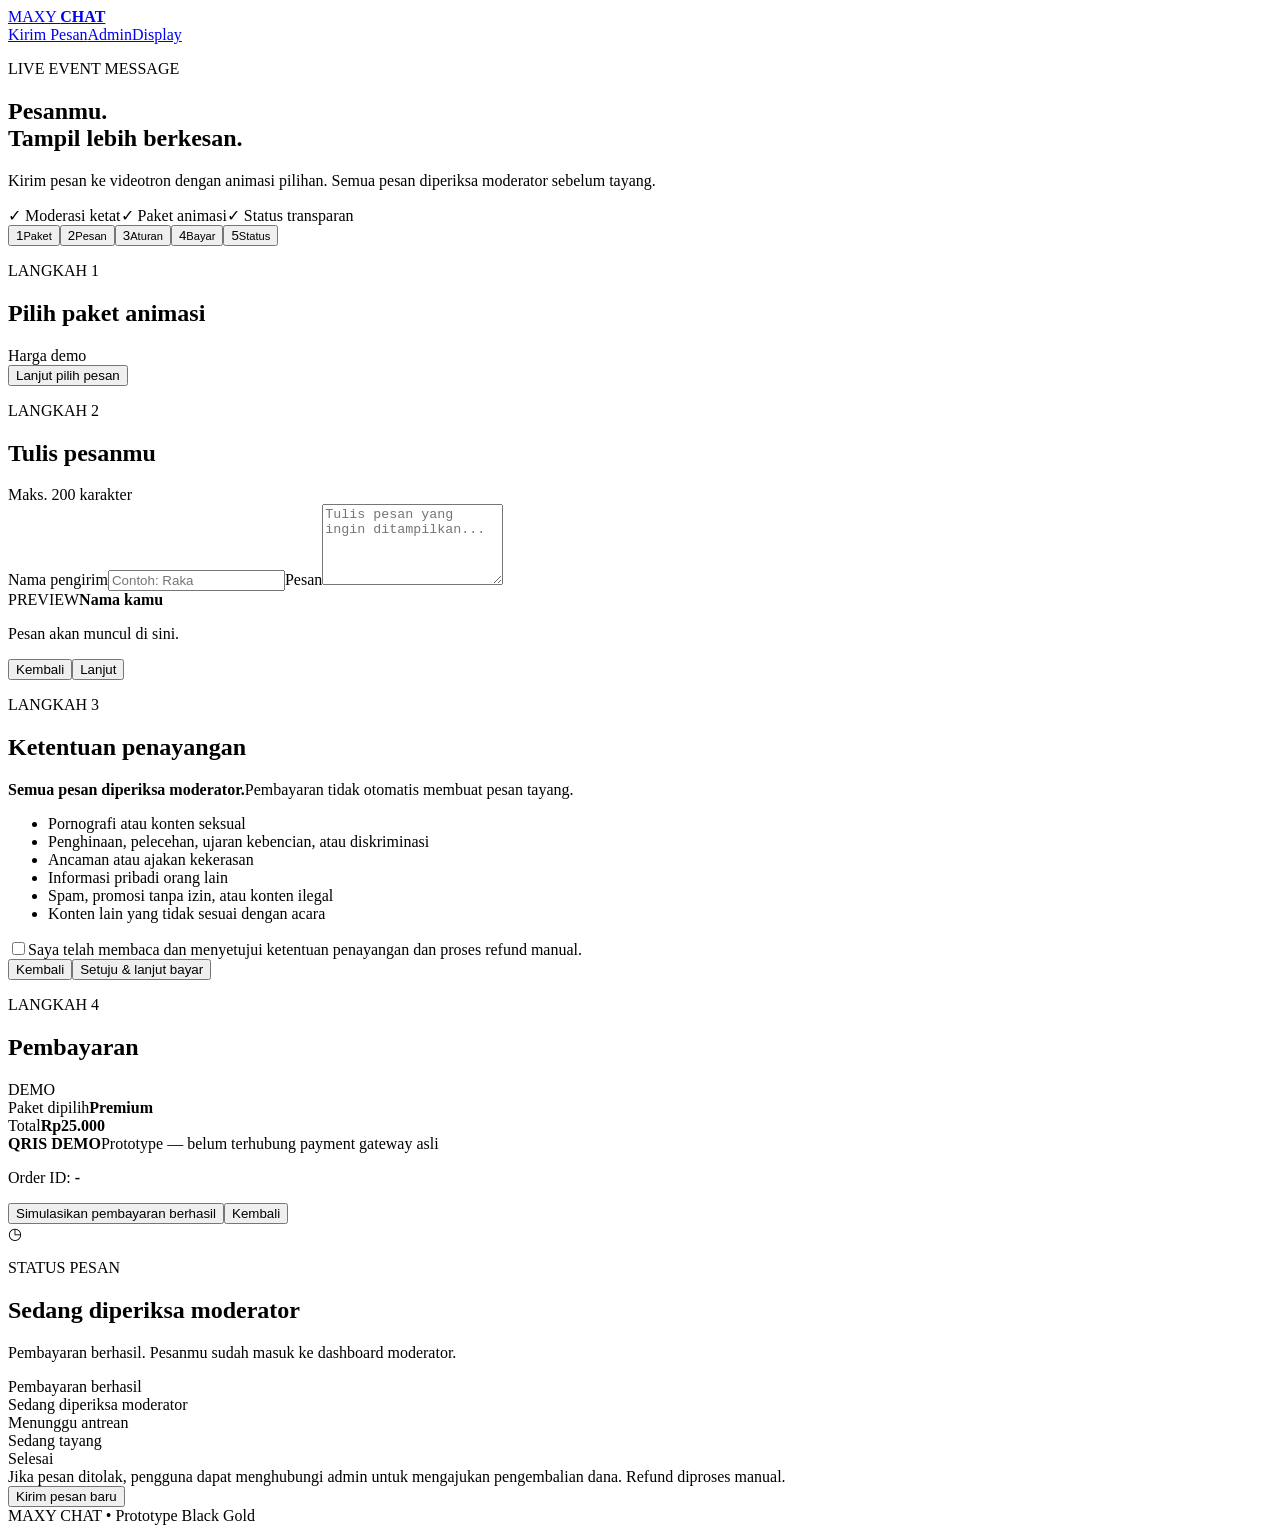
==== index.html @ 01ceadcc "Add MAXY CHAT user flow" ====
<!doctype html><html lang="id"><head><meta charset="utf-8"><meta name="viewport" content="width=device-width,initial-scale=1"><title>MAXY CHAT</title><link rel="stylesheet" href="styles.css"></head>
<body data-page="user"><div class="ambient"></div><header class="topbar"><a class="brand" href="index.html">MAXY <b>CHAT</b></a><nav><a href="index.html">Kirim Pesan</a><a href="admin.html">Admin</a><a href="display.html">Display</a></nav></header>
<main class="shell user-shell"><section class="hero"><p class="eyebrow">LIVE EVENT MESSAGE</p><h1>Pesanmu.<br><span>Tampil lebih berkesan.</span></h1><p class="lead">Kirim pesan ke videotron dengan animasi pilihan. Semua pesan diperiksa moderator sebelum tayang.</p><div class="trust-row"><span>✓ Moderasi ketat</span><span>✓ Paket animasi</span><span>✓ Status transparan</span></div></section>
<section class="flow-card"><div class="steps"><button class="step active" data-step="1">1<small>Paket</small></button><button class="step" data-step="2">2<small>Pesan</small></button><button class="step" data-step="3">3<small>Aturan</small></button><button class="step" data-step="4">4<small>Bayar</small></button><button class="step" data-step="5">5<small>Status</small></button></div>
<div class="panel active" id="step-1"><div class="section-head"><div><p class="eyebrow">LANGKAH 1</p><h2>Pilih paket animasi</h2></div><span class="muted">Harga demo</span></div><div class="packages" id="package-list"></div><button class="gold-btn full" data-next="2">Lanjut pilih pesan</button></div>
<div class="panel" id="step-2"><div class="section-head"><div><p class="eyebrow">LANGKAH 2</p><h2>Tulis pesanmu</h2></div><span class="muted">Maks. 200 karakter</span></div><label>Nama pengirim<input id="sender" maxlength="30" placeholder="Contoh: Raka"></label><label>Pesan<textarea id="message" maxlength="200" rows="5" placeholder="Tulis pesan yang ingin ditampilkan..."></textarea></label><div class="preview-frame"><span class="preview-label">PREVIEW</span><strong id="preview-name">Nama kamu</strong><p id="preview-message">Pesan akan muncul di sini.</p></div><div class="button-row"><button class="ghost-btn" data-back="1">Kembali</button><button class="gold-btn" data-next="3">Lanjut</button></div></div>
<div class="panel" id="step-3"><div class="section-head"><div><p class="eyebrow">LANGKAH 3</p><h2>Ketentuan penayangan</h2></div></div><div class="warning-box"><b>Semua pesan diperiksa moderator.</b><span>Pembayaran tidak otomatis membuat pesan tayang.</span></div><ul class="rules"><li>Pornografi atau konten seksual</li><li>Penghinaan, pelecehan, ujaran kebencian, atau diskriminasi</li><li>Ancaman atau ajakan kekerasan</li><li>Informasi pribadi orang lain</li><li>Spam, promosi tanpa izin, atau konten ilegal</li><li>Konten lain yang tidak sesuai dengan acara</li></ul><label class="checkbox"><input id="terms" type="checkbox"><span>Saya telah membaca dan menyetujui ketentuan penayangan dan proses refund manual.</span></label><div class="button-row"><button class="ghost-btn" data-back="2">Kembali</button><button class="gold-btn" data-next="4">Setuju & lanjut bayar</button></div></div>
<div class="panel" id="step-4"><div class="section-head"><div><p class="eyebrow">LANGKAH 4</p><h2>Pembayaran</h2></div><span class="status">DEMO</span></div><div class="payment-card"><div><span>Paket dipilih</span><strong id="pay-package">Premium</strong></div><div><span>Total</span><strong id="pay-price">Rp25.000</strong></div></div><div class="qr-demo"><div class="qr-grid"></div><b>QRIS DEMO</b><span>Prototype — belum terhubung payment gateway asli</span></div><p class="order-line">Order ID: <strong id="order-id">-</strong></p><button class="gold-btn full" id="simulate-pay">Simulasikan pembayaran berhasil</button><button class="ghost-btn full" data-back="3">Kembali</button></div>
<div class="panel" id="step-5"><div class="status-hero"><div class="status-icon">◷</div><p class="eyebrow">STATUS PESAN</p><h2 id="status-title">Sedang diperiksa moderator</h2><p id="status-copy">Pembayaran berhasil. Pesanmu sudah masuk ke dashboard moderator.</p></div><div class="timeline"><div class="tl done"><i></i><span>Pembayaran berhasil</span></div><div class="tl current" id="tl-moderation"><i></i><span>Sedang diperiksa moderator</span></div><div class="tl" id="tl-queue"><i></i><span>Menunggu antrean</span></div><div class="tl" id="tl-display"><i></i><span>Sedang tayang</span></div><div class="tl" id="tl-done"><i></i><span>Selesai</span></div></div><div class="info-box">Jika pesan ditolak, pengguna dapat menghubungi admin untuk mengajukan pengembalian dana. Refund diproses manual.</div><button class="ghost-btn full" id="reset-demo">Kirim pesan baru</button></div></section></main><footer>MAXY CHAT • Prototype Black Gold</footer><script src="app.js"></script></body></html>
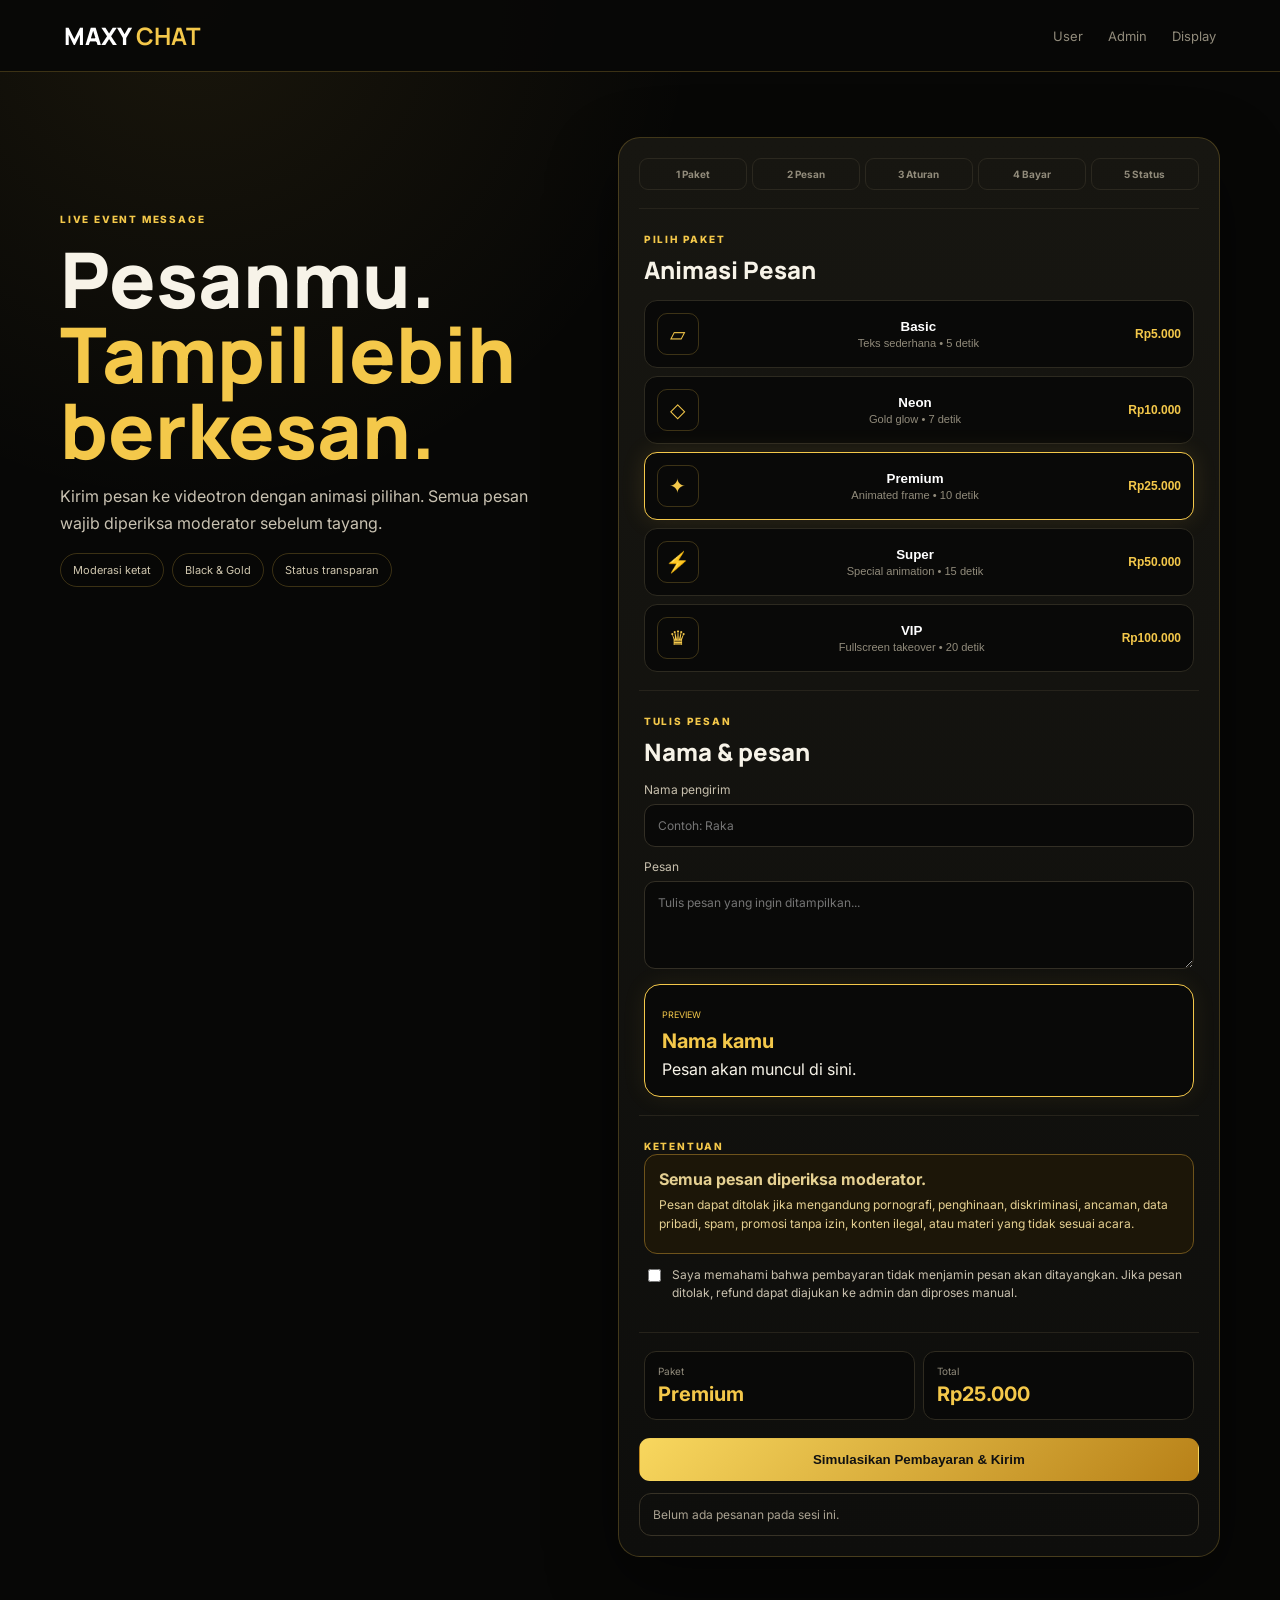
==== commit f4bc82bc: "Align MAXY CHAT user page with prototype logic" ====
--- a/index.html
+++ b/index.html
@@ -1,9 +1,15 @@
-<!doctype html><html lang="id"><head><meta charset="utf-8"><meta name="viewport" content="width=device-width,initial-scale=1"><title>MAXY CHAT</title><link rel="stylesheet" href="styles.css"></head>
-<body data-page="user"><div class="ambient"></div><header class="topbar"><a class="brand" href="index.html">MAXY <b>CHAT</b></a><nav><a href="index.html">Kirim Pesan</a><a href="admin.html">Admin</a><a href="display.html">Display</a></nav></header>
-<main class="shell user-shell"><section class="hero"><p class="eyebrow">LIVE EVENT MESSAGE</p><h1>Pesanmu.<br><span>Tampil lebih berkesan.</span></h1><p class="lead">Kirim pesan ke videotron dengan animasi pilihan. Semua pesan diperiksa moderator sebelum tayang.</p><div class="trust-row"><span>✓ Moderasi ketat</span><span>✓ Paket animasi</span><span>✓ Status transparan</span></div></section>
-<section class="flow-card"><div class="steps"><button class="step active" data-step="1">1<small>Paket</small></button><button class="step" data-step="2">2<small>Pesan</small></button><button class="step" data-step="3">3<small>Aturan</small></button><button class="step" data-step="4">4<small>Bayar</small></button><button class="step" data-step="5">5<small>Status</small></button></div>
-<div class="panel active" id="step-1"><div class="section-head"><div><p class="eyebrow">LANGKAH 1</p><h2>Pilih paket animasi</h2></div><span class="muted">Harga demo</span></div><div class="packages" id="package-list"></div><button class="gold-btn full" data-next="2">Lanjut pilih pesan</button></div>
-<div class="panel" id="step-2"><div class="section-head"><div><p class="eyebrow">LANGKAH 2</p><h2>Tulis pesanmu</h2></div><span class="muted">Maks. 200 karakter</span></div><label>Nama pengirim<input id="sender" maxlength="30" placeholder="Contoh: Raka"></label><label>Pesan<textarea id="message" maxlength="200" rows="5" placeholder="Tulis pesan yang ingin ditampilkan..."></textarea></label><div class="preview-frame"><span class="preview-label">PREVIEW</span><strong id="preview-name">Nama kamu</strong><p id="preview-message">Pesan akan muncul di sini.</p></div><div class="button-row"><button class="ghost-btn" data-back="1">Kembali</button><button class="gold-btn" data-next="3">Lanjut</button></div></div>
-<div class="panel" id="step-3"><div class="section-head"><div><p class="eyebrow">LANGKAH 3</p><h2>Ketentuan penayangan</h2></div></div><div class="warning-box"><b>Semua pesan diperiksa moderator.</b><span>Pembayaran tidak otomatis membuat pesan tayang.</span></div><ul class="rules"><li>Pornografi atau konten seksual</li><li>Penghinaan, pelecehan, ujaran kebencian, atau diskriminasi</li><li>Ancaman atau ajakan kekerasan</li><li>Informasi pribadi orang lain</li><li>Spam, promosi tanpa izin, atau konten ilegal</li><li>Konten lain yang tidak sesuai dengan acara</li></ul><label class="checkbox"><input id="terms" type="checkbox"><span>Saya telah membaca dan menyetujui ketentuan penayangan dan proses refund manual.</span></label><div class="button-row"><button class="ghost-btn" data-back="2">Kembali</button><button class="gold-btn" data-next="4">Setuju & lanjut bayar</button></div></div>
-<div class="panel" id="step-4"><div class="section-head"><div><p class="eyebrow">LANGKAH 4</p><h2>Pembayaran</h2></div><span class="status">DEMO</span></div><div class="payment-card"><div><span>Paket dipilih</span><strong id="pay-package">Premium</strong></div><div><span>Total</span><strong id="pay-price">Rp25.000</strong></div></div><div class="qr-demo"><div class="qr-grid"></div><b>QRIS DEMO</b><span>Prototype — belum terhubung payment gateway asli</span></div><p class="order-line">Order ID: <strong id="order-id">-</strong></p><button class="gold-btn full" id="simulate-pay">Simulasikan pembayaran berhasil</button><button class="ghost-btn full" data-back="3">Kembali</button></div>
-<div class="panel" id="step-5"><div class="status-hero"><div class="status-icon">◷</div><p class="eyebrow">STATUS PESAN</p><h2 id="status-title">Sedang diperiksa moderator</h2><p id="status-copy">Pembayaran berhasil. Pesanmu sudah masuk ke dashboard moderator.</p></div><div class="timeline"><div class="tl done"><i></i><span>Pembayaran berhasil</span></div><div class="tl current" id="tl-moderation"><i></i><span>Sedang diperiksa moderator</span></div><div class="tl" id="tl-queue"><i></i><span>Menunggu antrean</span></div><div class="tl" id="tl-display"><i></i><span>Sedang tayang</span></div><div class="tl" id="tl-done"><i></i><span>Selesai</span></div></div><div class="info-box">Jika pesan ditolak, pengguna dapat menghubungi admin untuk mengajukan pengembalian dana. Refund diproses manual.</div><button class="ghost-btn full" id="reset-demo">Kirim pesan baru</button></div></section></main><footer>MAXY CHAT • Prototype Black Gold</footer><script src="app.js"></script></body></html>+<!doctype html>
+<html lang="id"><head><meta charset="utf-8"><meta name="viewport" content="width=device-width,initial-scale=1"><title>MAXY CHAT</title><link rel="stylesheet" href="styles.css"></head>
+<body data-page="user">
+<header class="topbar"><a class="brand" href="index.html">MAXY <b>CHAT</b></a><nav><a href="index.html">User</a><a href="admin.html">Admin</a><a href="display.html">Display</a></nav></header>
+<main class="user-layout">
+<section class="hero"><span class="kicker">LIVE EVENT MESSAGE</span><h1>Pesanmu.<br><em>Tampil lebih berkesan.</em></h1><p>Kirim pesan ke videotron dengan animasi pilihan. Semua pesan wajib diperiksa moderator sebelum tayang.</p><div class="chips"><span>Moderasi ketat</span><span>Black & Gold</span><span>Status transparan</span></div></section>
+<section class="card">
+<div class="stepbar"><b>1 Paket</b><b>2 Pesan</b><b>3 Aturan</b><b>4 Bayar</b><b>5 Status</b></div>
+<div class="section"><span class="kicker">PILIH PAKET</span><h2>Animasi Pesan</h2><div id="packages" class="packages"></div></div>
+<div class="section"><span class="kicker">TULIS PESAN</span><h2>Nama & pesan</h2><label>Nama pengirim<input id="sender" maxlength="30" placeholder="Contoh: Raka"></label><label>Pesan<textarea id="message" maxlength="200" rows="4" placeholder="Tulis pesan yang ingin ditampilkan..."></textarea></label><div class="preview"><span>PREVIEW</span><strong id="previewName">Nama kamu</strong><p id="previewMessage">Pesan akan muncul di sini.</p></div></div>
+<div class="section"><span class="kicker">KETENTUAN</span><div class="notice"><strong>Semua pesan diperiksa moderator.</strong><p>Pesan dapat ditolak jika mengandung pornografi, penghinaan, diskriminasi, ancaman, data pribadi, spam, promosi tanpa izin, konten ilegal, atau materi yang tidak sesuai acara.</p></div><label class="terms"><input id="terms" type="checkbox"> Saya memahami bahwa pembayaran tidak menjamin pesan akan ditayangkan. Jika pesan ditolak, refund dapat diajukan ke admin dan diproses manual.</label></div>
+<div class="section paybox"><div><span>Paket</span><strong id="payPackage">Premium</strong></div><div><span>Total</span><strong id="payPrice">Rp25.000</strong></div></div>
+<button id="pay" class="gold">Simulasikan Pembayaran & Kirim</button>
+<div id="status" class="status">Belum ada pesanan pada sesi ini.</div>
+</section></main><script src="app.js"></script></body></html>
--- a/styles.css
+++ b/styles.css
@@ -0,0 +1,2 @@
+@import url('https://fonts.googleapis.com/css2?family=Inter:wght@400;500;600;700;800&family=Manrope:wght@700;800&display=swap');
+:root{--bg:#070706;--panel:#12110e;--text:#f7f3e8;--muted:#918b7b;--gold:#f4c84a;--line:rgba(244,200,74,.22);--green:#38cf7d;--red:#ff5050}*{box-sizing:border-box}body{margin:0;background:radial-gradient(circle at 15% 0,rgba(244,200,74,.08),transparent 26%),var(--bg);color:var(--text);font-family:Inter,Arial,sans-serif}.topbar{height:72px;border-bottom:1px solid var(--line);display:flex;align-items:center;justify-content:space-between;padding:0 5vw;background:rgba(8,8,7,.92);position:sticky;top:0;z-index:9}.brand{font:800 24px Manrope;color:#fff;text-decoration:none}.brand b,.kicker,.hero em{color:var(--gold)}nav{display:flex;gap:25px}nav a{color:var(--muted);text-decoration:none;font-size:13px}.user-layout{width:min(1160px,92vw);margin:auto;display:grid;grid-template-columns:.9fr 1.1fr;gap:65px;padding:65px 0}.hero{padding-top:70px;position:sticky;top:90px;height:max-content}.kicker{font-size:10px;letter-spacing:.18em;font-weight:800}.hero h1{font:800 clamp(48px,6vw,78px)/.98 Manrope;margin:14px 0}.hero em{font-style:normal}.hero p{color:#c9c2b2;line-height:1.7}.chips{display:flex;gap:8px;flex-wrap:wrap}.chips span{border:1px solid var(--line);border-radius:30px;padding:9px 12px;font-size:11px;color:#cfc6ae}.card,.admin-card{background:linear-gradient(180deg,#171611,#0e0e0c);border:1px solid var(--line);border-radius:22px;padding:20px;box-shadow:0 25px 70px rgba(0,0,0,.45)}.stepbar{display:grid;grid-template-columns:repeat(5,1fr);gap:5px;margin-bottom:18px}.stepbar b{font-size:10px;color:#918b7b;border:1px solid #2b281f;border-radius:9px;padding:9px;text-align:center}.section{padding:18px 5px;border-top:1px solid #26231b}.section h2,.admin-card h2{margin:6px 0 14px;font:800 24px Manrope}.packages{display:grid;gap:8px}.package{display:grid;grid-template-columns:45px 1fr auto;gap:10px;align-items:center;background:#090908;border:1px solid #2d2a20;border-radius:13px;padding:12px;color:white;cursor:pointer}.package.selected{border-color:var(--gold);box-shadow:0 0 24px rgba(244,200,74,.12)}.pkg-icon{width:42px;height:42px;border:1px solid var(--line);border-radius:10px;display:grid;place-items:center;color:var(--gold);font-size:20px}.package small{color:var(--muted);display:block;margin-top:3px}.price{color:var(--gold);font-weight:800;font-size:12px}label{display:grid;gap:7px;font-size:12px;color:#c8c0ae;margin:12px 0}input,textarea{background:#090908;border:1px solid #332f25;border-radius:11px;padding:13px;color:white;font:inherit;outline:none}input:focus,textarea:focus{border-color:var(--gold)}.preview{border:1px solid var(--gold);border-radius:16px;padding:17px;margin-top:15px;background:#090908;box-shadow:0 0 25px rgba(244,200,74,.08)}.preview>span{font-size:9px;color:var(--gold)}.preview strong{display:block;color:var(--gold);font-size:20px;margin-top:7px}.preview p{margin:6px 0 0}.notice{border:1px solid #6e531b;background:#1c1608;border-radius:13px;padding:14px;color:#e5d092}.notice p{font-size:12px;line-height:1.6;margin:6px 0}.terms{display:flex;align-items:flex-start;gap:8px;line-height:1.5}.terms input{width:auto}.paybox{display:grid;grid-template-columns:1fr 1fr;gap:8px}.paybox div{background:#090908;border:1px solid #2f2b20;padding:13px;border-radius:12px}.paybox span{display:block;color:var(--muted);font-size:10px}.paybox strong{display:block;margin-top:5px;color:var(--gold);font-size:20px}.gold,.outline,.danger{border-radius:11px;padding:13px 16px;border:1px solid transparent;font-weight:800;cursor:pointer}.gold{width:100%;background:linear-gradient(135deg,#f8d75e,#b88118);color:#111}.gold.small{width:auto}.outline{background:transparent;border-color:#4a4435;color:#ddd4bf}.danger{background:#2c0c0c;border-color:#6a2222;color:#ff7070}.status{margin-top:12px;border:1px solid #373226;border-radius:12px;padding:13px;color:#aaa291;font-size:12px}.admin-layout{display:grid;grid-template-columns:230px 1fr;min-height:calc(100vh - 72px)}aside{border-right:1px solid var(--line);padding:24px 16px;background:#090908;display:flex;flex-direction:column;gap:6px}aside h3{font-size:10px;color:var(--gold);letter-spacing:.16em;margin:0 10px 14px}aside a{padding:11px 12px;color:#aaa391;font-size:12px;border-radius:9px}aside a.active{background:rgba(244,200,74,.09);border:1px solid var(--line);color:var(--gold)}aside .danger{margin-top:auto}.admin-main{padding:30px}.admin-head{display:flex;justify-content:space-between;align-items:center;margin-bottom:20px}.admin-head h1{font:800 36px Manrope;margin:4px 0}.online{color:#b9b09b;font-size:12px}.stats{display:grid;grid-template-columns:repeat(4,1fr);gap:10px;margin-bottom:14px}.stats article{background:#12110e;border:1px solid var(--line);border-radius:14px;padding:16px}.stats span{font-size:10px;color:var(--muted)}.stats b{display:block;font-size:24px;margin-top:6px}.admin-grid{display:grid;grid-template-columns:1.45fr .75fr;gap:14px;margin-bottom:14px}.row{display:grid;grid-template-columns:1fr auto;gap:10px;border:1px solid #2b281f;background:#090908;border-radius:11px;padding:12px;margin:7px 0}.row strong,.queue-row b{color:var(--gold)}.row p{margin:4px 0}.row small,.queue-row small{color:var(--muted)}.actions{display:flex;gap:6px;align-items:center}.actions button{border:0;border-radius:7px;padding:8px 10px;font-weight:800;cursor:pointer}.approve{background:var(--green)}.reject{background:var(--red);color:white}.queue-row{display:grid;grid-template-columns:24px 1fr auto;gap:8px;padding:10px 0;border-bottom:1px solid #29261e}.empty{padding:20px;border:1px dashed #3a3529;border-radius:10px;color:var(--muted);text-align:center;font-size:12px}.controls{display:flex;gap:8px;align-items:center}.controls span{color:var(--muted);font-size:12px}.display-body{overflow:hidden}.stage{height:100vh;width:100vw;display:flex;align-items:center;justify-content:center;position:relative;background:radial-gradient(circle at 50% 45%,rgba(244,200,74,.18),transparent 25%),linear-gradient(135deg,#050505,#191103 50%,#050505)}.stage-head{position:absolute;top:5vh;left:5vw;right:5vw;display:flex;justify-content:space-between}.stage-head .brand{font-size:2.2vw}.live{border:1px solid #9f7a25;border-radius:50px;padding:.5vw .9vw;color:var(--gold);font-size:.9vw}.message-frame{width:70vw;border:2px solid var(--gold);border-radius:2vw;padding:4vw 5vw;background:rgba(7,7,6,.94);box-shadow:0 0 55px rgba(244,200,74,.38)}.display-name{font:800 3vw Manrope;color:var(--gold);margin-bottom:1vw}.display-text{font:800 4.2vw/1.08 Manrope}.display-meta{margin-top:2vw;color:#aaa28e;font-size:1vw;letter-spacing:.08em}.stage-foot{position:absolute;left:5vw;right:5vw;bottom:4vh;border-top:1px solid var(--line);padding-top:1.2vw;display:flex;justify-content:space-between;color:#cbbd92;font-size:1vw;font-weight:700}.stop-layer{display:none;position:absolute;inset:0;background:#050505;z-index:10;place-items:center;align-content:center;gap:12px}.stop-layer.active{display:grid}.stop-layer b{font:800 5vw Manrope;color:var(--gold)}.stop-layer span{color:#aaa}@media(max-width:900px){.user-layout{grid-template-columns:1fr;padding-top:25px}.hero{position:static;padding-top:10px}.admin-layout{grid-template-columns:1fr}aside{display:none}.admin-main{padding:16px}.stats{grid-template-columns:1fr 1fr}.admin-grid{grid-template-columns:1fr}.row{grid-template-columns:1fr}}
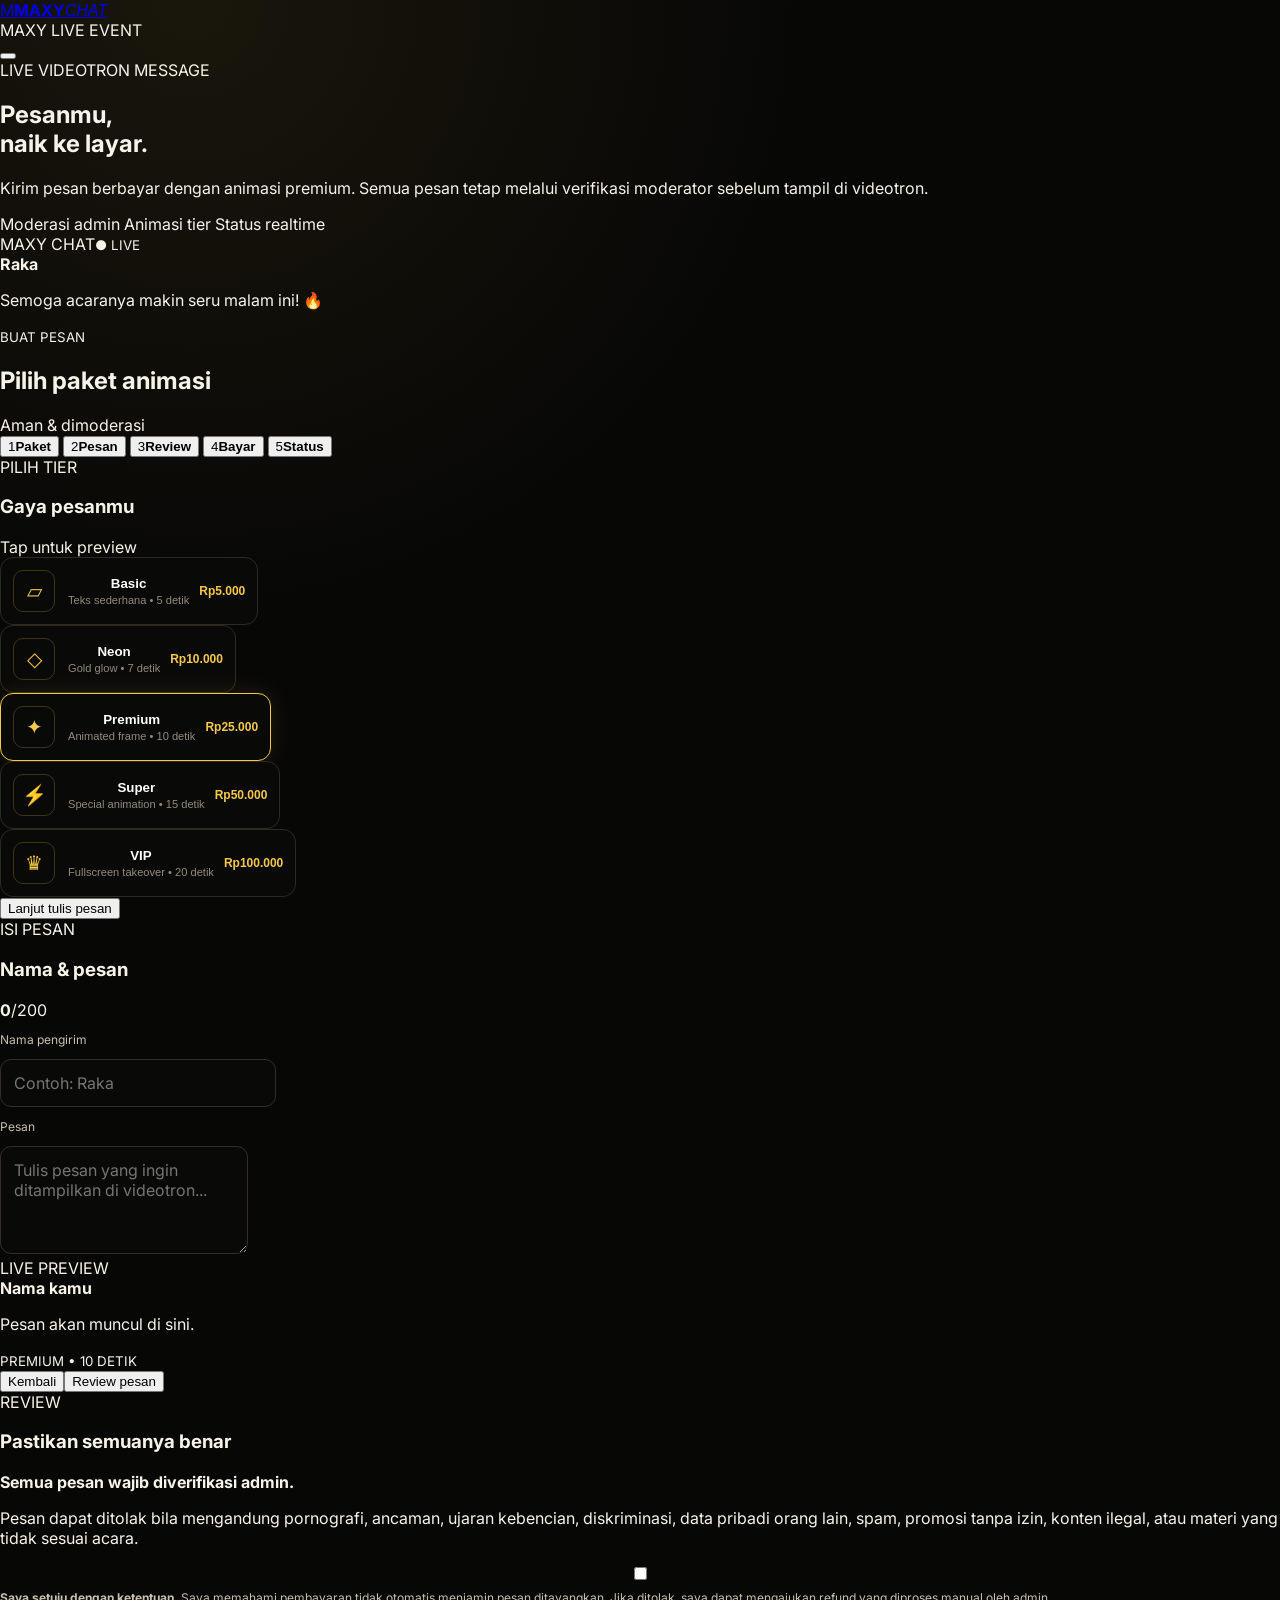
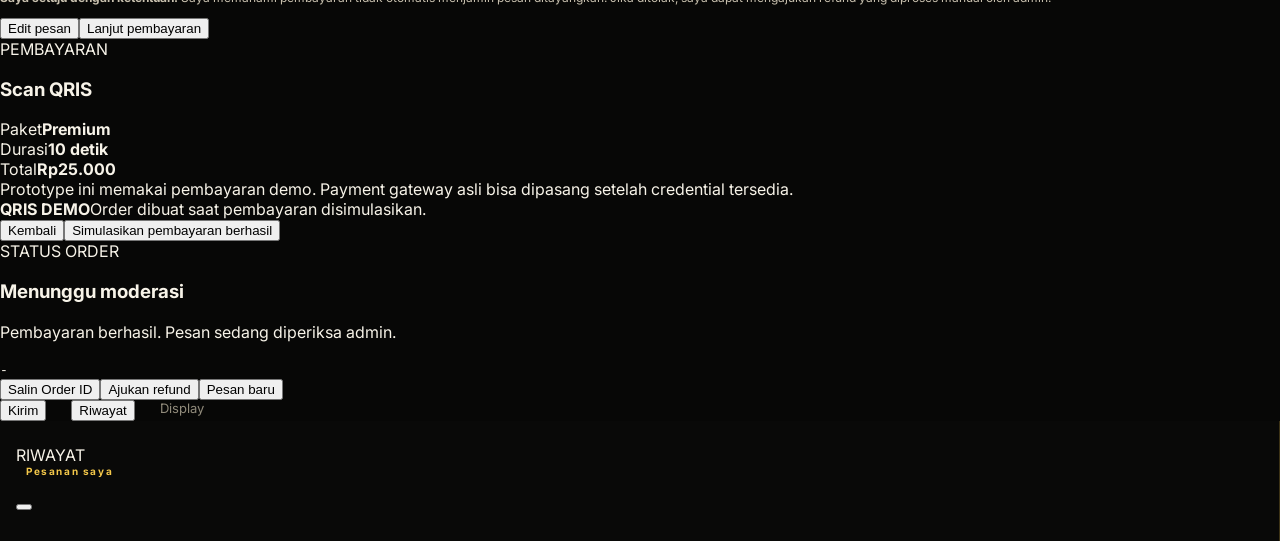
==== commit c1a1f131: "Upgrade MAXY CHAT user web app" ====
--- a/index.html
+++ b/index.html
@@ -1,15 +1,101 @@
 <!doctype html>
-<html lang="id"><head><meta charset="utf-8"><meta name="viewport" content="width=device-width,initial-scale=1"><title>MAXY CHAT</title><link rel="stylesheet" href="styles.css"></head>
+<html lang="id">
+<head>
+  <meta charset="utf-8">
+  <meta name="viewport" content="width=device-width,initial-scale=1,viewport-fit=cover">
+  <meta name="theme-color" content="#090806">
+  <title>MAXY CHAT — Kirim Pesan ke Videotron</title>
+  <link rel="stylesheet" href="styles.css">
+</head>
 <body data-page="user">
-<header class="topbar"><a class="brand" href="index.html">MAXY <b>CHAT</b></a><nav><a href="index.html">User</a><a href="admin.html">Admin</a><a href="display.html">Display</a></nav></header>
-<main class="user-layout">
-<section class="hero"><span class="kicker">LIVE EVENT MESSAGE</span><h1>Pesanmu.<br><em>Tampil lebih berkesan.</em></h1><p>Kirim pesan ke videotron dengan animasi pilihan. Semua pesan wajib diperiksa moderator sebelum tayang.</p><div class="chips"><span>Moderasi ketat</span><span>Black & Gold</span><span>Status transparan</span></div></section>
-<section class="card">
-<div class="stepbar"><b>1 Paket</b><b>2 Pesan</b><b>3 Aturan</b><b>4 Bayar</b><b>5 Status</b></div>
-<div class="section"><span class="kicker">PILIH PAKET</span><h2>Animasi Pesan</h2><div id="packages" class="packages"></div></div>
-<div class="section"><span class="kicker">TULIS PESAN</span><h2>Nama & pesan</h2><label>Nama pengirim<input id="sender" maxlength="30" placeholder="Contoh: Raka"></label><label>Pesan<textarea id="message" maxlength="200" rows="4" placeholder="Tulis pesan yang ingin ditampilkan..."></textarea></label><div class="preview"><span>PREVIEW</span><strong id="previewName">Nama kamu</strong><p id="previewMessage">Pesan akan muncul di sini.</p></div></div>
-<div class="section"><span class="kicker">KETENTUAN</span><div class="notice"><strong>Semua pesan diperiksa moderator.</strong><p>Pesan dapat ditolak jika mengandung pornografi, penghinaan, diskriminasi, ancaman, data pribadi, spam, promosi tanpa izin, konten ilegal, atau materi yang tidak sesuai acara.</p></div><label class="terms"><input id="terms" type="checkbox"> Saya memahami bahwa pembayaran tidak menjamin pesan akan ditayangkan. Jika pesan ditolak, refund dapat diajukan ke admin dan diproses manual.</label></div>
-<div class="section paybox"><div><span>Paket</span><strong id="payPackage">Premium</strong></div><div><span>Total</span><strong id="payPrice">Rp25.000</strong></div></div>
-<button id="pay" class="gold">Simulasikan Pembayaran & Kirim</button>
-<div id="status" class="status">Belum ada pesanan pada sesi ini.</div>
-</section></main><script src="app.js"></script></body></html>+  <div class="app-bg"></div>
+  <header class="app-topbar">
+    <a class="brand-lockup" href="index.html" aria-label="MAXY CHAT">
+      <span class="brand-mark">M</span><span><b>MAXY</b><em>CHAT</em></span>
+    </a>
+    <div class="event-chip"><span class="dot-live"></span><span id="eventNameTop">MAXY LIVE EVENT</span></div>
+    <div class="top-actions">
+      <button class="icon-btn" id="openHistory" title="Riwayat pesanan"><span data-icon="history"></span></button>
+      <a class="icon-btn desktop-only" href="display.html" title="Buka display"><span data-icon="monitor"></span></a>
+    </div>
+  </header>
+
+  <main class="user-app-shell">
+    <section class="user-hero">
+      <div class="hero-badge"><span data-icon="sparkles"></span> LIVE VIDEOTRON MESSAGE</div>
+      <h1>Pesanmu,<br><span>naik ke layar.</span></h1>
+      <p>Kirim pesan berbayar dengan animasi premium. Semua pesan tetap melalui verifikasi moderator sebelum tampil di videotron.</p>
+      <div class="hero-feature-row">
+        <span><i data-icon="shield-check"></i> Moderasi admin</span>
+        <span><i data-icon="zap"></i> Animasi tier</span>
+        <span><i data-icon="clock"></i> Status realtime</span>
+      </div>
+      <div class="mini-display-card">
+        <div class="mini-screen">
+          <div class="mini-screen-top"><span>MAXY CHAT</span><small>● LIVE</small></div>
+          <strong id="miniName">Raka</strong>
+          <p id="miniMessage">Semoga acaranya makin seru malam ini! 🔥</p>
+          <div class="mini-wave"></div>
+        </div>
+      </div>
+    </section>
+
+    <section class="flow-app-card">
+      <div class="flow-head">
+        <div><small class="eyebrow">BUAT PESAN</small><h2 id="stepTitle">Pilih paket animasi</h2></div>
+        <span class="secure-pill"><i data-icon="lock"></i> Aman & dimoderasi</span>
+      </div>
+
+      <div class="stepper" id="stepper">
+        <button class="step-dot active" data-goto="1"><span>1</span><b>Paket</b></button><i></i>
+        <button class="step-dot" data-goto="2"><span>2</span><b>Pesan</b></button><i></i>
+        <button class="step-dot" data-goto="3"><span>3</span><b>Review</b></button><i></i>
+        <button class="step-dot" data-goto="4"><span>4</span><b>Bayar</b></button><i></i>
+        <button class="step-dot" data-goto="5"><span>5</span><b>Status</b></button>
+      </div>
+
+      <section class="flow-step active" data-step="1">
+        <div class="section-title-row"><div><span class="eyebrow">PILIH TIER</span><h3>Gaya pesanmu</h3></div><span class="muted">Tap untuk preview</span></div>
+        <div class="package-grid" id="packages"></div>
+        <button class="primary-btn full" data-next="2">Lanjut tulis pesan <i data-icon="arrow-right"></i></button>
+      </section>
+
+      <section class="flow-step" data-step="2">
+        <div class="section-title-row"><div><span class="eyebrow">ISI PESAN</span><h3>Nama & pesan</h3></div><span class="char-counter"><b id="charCount">0</b>/200</span></div>
+        <div class="field"><label for="sender">Nama pengirim</label><div class="input-wrap"><i data-icon="user"></i><input id="sender" maxlength="30" placeholder="Contoh: Raka"></div></div>
+        <div class="field"><label for="message">Pesan</label><div class="textarea-wrap"><textarea id="message" maxlength="200" rows="4" placeholder="Tulis pesan yang ingin ditampilkan di videotron..."></textarea></div></div>
+        <div class="preview-stage" id="previewStage"><span class="preview-label">LIVE PREVIEW</span><div class="preview-message-card" id="previewCard"><strong id="previewName">Nama kamu</strong><p id="previewMessage">Pesan akan muncul di sini.</p><small id="previewPackage">PREMIUM • 10 DETIK</small></div></div>
+        <div class="button-pair"><button class="secondary-btn" data-back="1"><i data-icon="arrow-left"></i> Kembali</button><button class="primary-btn" data-next="3">Review pesan <i data-icon="arrow-right"></i></button></div>
+      </section>
+
+      <section class="flow-step" data-step="3">
+        <div class="section-title-row"><div><span class="eyebrow">REVIEW</span><h3>Pastikan semuanya benar</h3></div></div>
+        <div class="review-summary" id="reviewSummary"></div>
+        <div class="rules-card"><div class="rules-icon"><i data-icon="shield-alert"></i></div><div><strong>Semua pesan wajib diverifikasi admin.</strong><p>Pesan dapat ditolak bila mengandung pornografi, ancaman, ujaran kebencian, diskriminasi, data pribadi orang lain, spam, promosi tanpa izin, konten ilegal, atau materi yang tidak sesuai acara.</p></div></div>
+        <label class="agree-row"><input id="terms" type="checkbox"><span><b>Saya setuju dengan ketentuan.</b> Saya memahami pembayaran tidak otomatis menjamin pesan ditayangkan. Jika ditolak, saya dapat mengajukan refund yang diproses manual oleh admin.</span></label>
+        <div class="button-pair"><button class="secondary-btn" data-back="2"><i data-icon="arrow-left"></i> Edit pesan</button><button class="primary-btn" data-next="4">Lanjut pembayaran <i data-icon="wallet"></i></button></div>
+      </section>
+
+      <section class="flow-step" data-step="4">
+        <div class="payment-shell">
+          <div class="payment-summary"><span class="eyebrow">PEMBAYARAN</span><h3>Scan QRIS</h3><div class="pay-line"><span>Paket</span><b id="payPackage">Premium</b></div><div class="pay-line"><span>Durasi</span><b id="payDuration">10 detik</b></div><div class="pay-line total"><span>Total</span><b id="payPrice">Rp25.000</b></div><div class="order-note"><i data-icon="info"></i> Prototype ini memakai pembayaran demo. Payment gateway asli bisa dipasang setelah credential tersedia.</div></div>
+          <div class="qr-panel"><div class="qr-art" aria-label="QRIS demo"><div class="qr-inner"></div></div><strong>QRIS DEMO</strong><span>Order dibuat saat pembayaran disimulasikan.</span></div>
+        </div>
+        <div class="button-pair"><button class="secondary-btn" data-back="3"><i data-icon="arrow-left"></i> Kembali</button><button class="primary-btn" id="simulatePay"><i data-icon="check-circle"></i> Simulasikan pembayaran berhasil</button></div>
+      </section>
+
+      <section class="flow-step" data-step="5">
+        <div class="status-hero-card" id="statusHero"><div class="status-orb" id="statusOrb"><i data-icon="clock"></i></div><span class="eyebrow">STATUS ORDER</span><h3 id="statusTitle">Menunggu moderasi</h3><p id="statusDescription">Pembayaran berhasil. Pesan sedang diperiksa admin.</p><code id="statusOrderId">-</code></div>
+        <div class="status-timeline" id="statusTimeline"></div>
+        <div class="status-actions"><button class="secondary-btn" id="copyOrder"><i data-icon="copy"></i> Salin Order ID</button><button class="secondary-btn hidden" id="requestRefund"><i data-icon="rotate-ccw"></i> Ajukan refund</button><button class="primary-btn" id="newMessage"><i data-icon="plus"></i> Pesan baru</button></div>
+      </section>
+    </section>
+  </main>
+
+  <nav class="mobile-bottom-nav"><button class="active"><i data-icon="message-square"></i><span>Kirim</span></button><button id="mobileHistory"><i data-icon="history"></i><span>Riwayat</span></button><a href="display.html"><i data-icon="monitor"></i><span>Display</span></a></nav>
+  <div class="drawer-backdrop" id="drawerBackdrop"></div>
+  <aside class="history-drawer" id="historyDrawer"><div class="drawer-head"><div><span class="eyebrow">RIWAYAT</span><h3>Pesanan saya</h3></div><button class="icon-btn" id="closeHistory"><span data-icon="x"></span></button></div><div id="historyList" class="history-list"></div></aside>
+  <div class="toast" id="toast"></div>
+  <script src="app.js"></script>
+</body>
+</html>
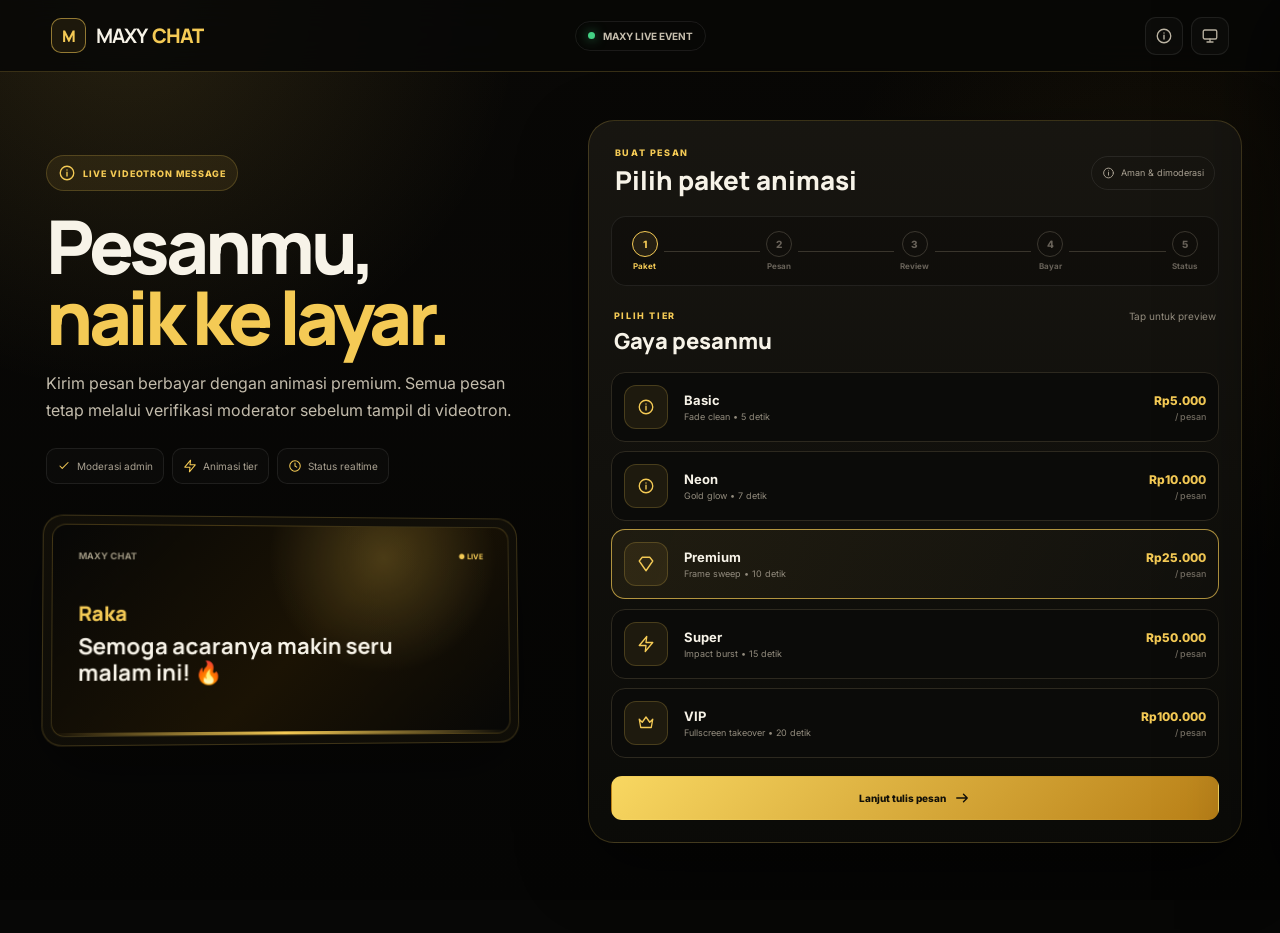
==== commit fc6a539c: "Fix sender name icon rendering" ====
--- a/index.html
+++ b/index.html
@@ -62,7 +62,7 @@
 
       <section class="flow-step" data-step="2">
         <div class="section-title-row"><div><span class="eyebrow">ISI PESAN</span><h3>Nama & pesan</h3></div><span class="char-counter"><b id="charCount">0</b>/200</span></div>
-        <div class="field"><label for="sender">Nama pengirim</label><div class="input-wrap"><i data-icon="user"></i><input id="sender" maxlength="30" placeholder="Contoh: Raka"></div></div>
+        <div class="field"><label for="sender">Nama pengirim</label><div class="input-wrap sender-input"><span class="fixed-user-icon" aria-hidden="true"><svg viewBox="0 0 24 24"><circle cx="12" cy="8" r="4"></circle><path d="M4 21a8 8 0 0 1 16 0"></path></svg></span><input id="sender" maxlength="30" placeholder="Contoh: Raka"></div></div>
         <div class="field"><label for="message">Pesan</label><div class="textarea-wrap"><textarea id="message" maxlength="200" rows="4" placeholder="Tulis pesan yang ingin ditampilkan di videotron..."></textarea></div></div>
         <div class="preview-stage" id="previewStage"><span class="preview-label">LIVE PREVIEW</span><div class="preview-message-card" id="previewCard"><strong id="previewName">Nama kamu</strong><p id="previewMessage">Pesan akan muncul di sini.</p><small id="previewPackage">PREMIUM • 10 DETIK</small></div></div>
         <div class="button-pair"><button class="secondary-btn" data-back="1"><i data-icon="arrow-left"></i> Kembali</button><button class="primary-btn" data-next="3">Review pesan <i data-icon="arrow-right"></i></button></div>
--- a/styles.css
+++ b/styles.css
@@ -1,2 +1,26 @@
-@import url('https://fonts.googleapis.com/css2?family=Inter:wght@400;500;600;700;800&family=Manrope:wght@700;800&display=swap');
-:root{--bg:#070706;--panel:#12110e;--text:#f7f3e8;--muted:#918b7b;--gold:#f4c84a;--line:rgba(244,200,74,.22);--green:#38cf7d;--red:#ff5050}*{box-sizing:border-box}body{margin:0;background:radial-gradient(circle at 15% 0,rgba(244,200,74,.08),transparent 26%),var(--bg);color:var(--text);font-family:Inter,Arial,sans-serif}.topbar{height:72px;border-bottom:1px solid var(--line);display:flex;align-items:center;justify-content:space-between;padding:0 5vw;background:rgba(8,8,7,.92);position:sticky;top:0;z-index:9}.brand{font:800 24px Manrope;color:#fff;text-decoration:none}.brand b,.kicker,.hero em{color:var(--gold)}nav{display:flex;gap:25px}nav a{color:var(--muted);text-decoration:none;font-size:13px}.user-layout{width:min(1160px,92vw);margin:auto;display:grid;grid-template-columns:.9fr 1.1fr;gap:65px;padding:65px 0}.hero{padding-top:70px;position:sticky;top:90px;height:max-content}.kicker{font-size:10px;letter-spacing:.18em;font-weight:800}.hero h1{font:800 clamp(48px,6vw,78px)/.98 Manrope;margin:14px 0}.hero em{font-style:normal}.hero p{color:#c9c2b2;line-height:1.7}.chips{display:flex;gap:8px;flex-wrap:wrap}.chips span{border:1px solid var(--line);border-radius:30px;padding:9px 12px;font-size:11px;color:#cfc6ae}.card,.admin-card{background:linear-gradient(180deg,#171611,#0e0e0c);border:1px solid var(--line);border-radius:22px;padding:20px;box-shadow:0 25px 70px rgba(0,0,0,.45)}.stepbar{display:grid;grid-template-columns:repeat(5,1fr);gap:5px;margin-bottom:18px}.stepbar b{font-size:10px;color:#918b7b;border:1px solid #2b281f;border-radius:9px;padding:9px;text-align:center}.section{padding:18px 5px;border-top:1px solid #26231b}.section h2,.admin-card h2{margin:6px 0 14px;font:800 24px Manrope}.packages{display:grid;gap:8px}.package{display:grid;grid-template-columns:45px 1fr auto;gap:10px;align-items:center;background:#090908;border:1px solid #2d2a20;border-radius:13px;padding:12px;color:white;cursor:pointer}.package.selected{border-color:var(--gold);box-shadow:0 0 24px rgba(244,200,74,.12)}.pkg-icon{width:42px;height:42px;border:1px solid var(--line);border-radius:10px;display:grid;place-items:center;color:var(--gold);font-size:20px}.package small{color:var(--muted);display:block;margin-top:3px}.price{color:var(--gold);font-weight:800;font-size:12px}label{display:grid;gap:7px;font-size:12px;color:#c8c0ae;margin:12px 0}input,textarea{background:#090908;border:1px solid #332f25;border-radius:11px;padding:13px;color:white;font:inherit;outline:none}input:focus,textarea:focus{border-color:var(--gold)}.preview{border:1px solid var(--gold);border-radius:16px;padding:17px;margin-top:15px;background:#090908;box-shadow:0 0 25px rgba(244,200,74,.08)}.preview>span{font-size:9px;color:var(--gold)}.preview strong{display:block;color:var(--gold);font-size:20px;margin-top:7px}.preview p{margin:6px 0 0}.notice{border:1px solid #6e531b;background:#1c1608;border-radius:13px;padding:14px;color:#e5d092}.notice p{font-size:12px;line-height:1.6;margin:6px 0}.terms{display:flex;align-items:flex-start;gap:8px;line-height:1.5}.terms input{width:auto}.paybox{display:grid;grid-template-columns:1fr 1fr;gap:8px}.paybox div{background:#090908;border:1px solid #2f2b20;padding:13px;border-radius:12px}.paybox span{display:block;color:var(--muted);font-size:10px}.paybox strong{display:block;margin-top:5px;color:var(--gold);font-size:20px}.gold,.outline,.danger{border-radius:11px;padding:13px 16px;border:1px solid transparent;font-weight:800;cursor:pointer}.gold{width:100%;background:linear-gradient(135deg,#f8d75e,#b88118);color:#111}.gold.small{width:auto}.outline{background:transparent;border-color:#4a4435;color:#ddd4bf}.danger{background:#2c0c0c;border-color:#6a2222;color:#ff7070}.status{margin-top:12px;border:1px solid #373226;border-radius:12px;padding:13px;color:#aaa291;font-size:12px}.admin-layout{display:grid;grid-template-columns:230px 1fr;min-height:calc(100vh - 72px)}aside{border-right:1px solid var(--line);padding:24px 16px;background:#090908;display:flex;flex-direction:column;gap:6px}aside h3{font-size:10px;color:var(--gold);letter-spacing:.16em;margin:0 10px 14px}aside a{padding:11px 12px;color:#aaa391;font-size:12px;border-radius:9px}aside a.active{background:rgba(244,200,74,.09);border:1px solid var(--line);color:var(--gold)}aside .danger{margin-top:auto}.admin-main{padding:30px}.admin-head{display:flex;justify-content:space-between;align-items:center;margin-bottom:20px}.admin-head h1{font:800 36px Manrope;margin:4px 0}.online{color:#b9b09b;font-size:12px}.stats{display:grid;grid-template-columns:repeat(4,1fr);gap:10px;margin-bottom:14px}.stats article{background:#12110e;border:1px solid var(--line);border-radius:14px;padding:16px}.stats span{font-size:10px;color:var(--muted)}.stats b{display:block;font-size:24px;margin-top:6px}.admin-grid{display:grid;grid-template-columns:1.45fr .75fr;gap:14px;margin-bottom:14px}.row{display:grid;grid-template-columns:1fr auto;gap:10px;border:1px solid #2b281f;background:#090908;border-radius:11px;padding:12px;margin:7px 0}.row strong,.queue-row b{color:var(--gold)}.row p{margin:4px 0}.row small,.queue-row small{color:var(--muted)}.actions{display:flex;gap:6px;align-items:center}.actions button{border:0;border-radius:7px;padding:8px 10px;font-weight:800;cursor:pointer}.approve{background:var(--green)}.reject{background:var(--red);color:white}.queue-row{display:grid;grid-template-columns:24px 1fr auto;gap:8px;padding:10px 0;border-bottom:1px solid #29261e}.empty{padding:20px;border:1px dashed #3a3529;border-radius:10px;color:var(--muted);text-align:center;font-size:12px}.controls{display:flex;gap:8px;align-items:center}.controls span{color:var(--muted);font-size:12px}.display-body{overflow:hidden}.stage{height:100vh;width:100vw;display:flex;align-items:center;justify-content:center;position:relative;background:radial-gradient(circle at 50% 45%,rgba(244,200,74,.18),transparent 25%),linear-gradient(135deg,#050505,#191103 50%,#050505)}.stage-head{position:absolute;top:5vh;left:5vw;right:5vw;display:flex;justify-content:space-between}.stage-head .brand{font-size:2.2vw}.live{border:1px solid #9f7a25;border-radius:50px;padding:.5vw .9vw;color:var(--gold);font-size:.9vw}.message-frame{width:70vw;border:2px solid var(--gold);border-radius:2vw;padding:4vw 5vw;background:rgba(7,7,6,.94);box-shadow:0 0 55px rgba(244,200,74,.38)}.display-name{font:800 3vw Manrope;color:var(--gold);margin-bottom:1vw}.display-text{font:800 4.2vw/1.08 Manrope}.display-meta{margin-top:2vw;color:#aaa28e;font-size:1vw;letter-spacing:.08em}.stage-foot{position:absolute;left:5vw;right:5vw;bottom:4vh;border-top:1px solid var(--line);padding-top:1.2vw;display:flex;justify-content:space-between;color:#cbbd92;font-size:1vw;font-weight:700}.stop-layer{display:none;position:absolute;inset:0;background:#050505;z-index:10;place-items:center;align-content:center;gap:12px}.stop-layer.active{display:grid}.stop-layer b{font:800 5vw Manrope;color:var(--gold)}.stop-layer span{color:#aaa}@media(max-width:900px){.user-layout{grid-template-columns:1fr;padding-top:25px}.hero{position:static;padding-top:10px}.admin-layout{grid-template-columns:1fr}aside{display:none}.admin-main{padding:16px}.stats{grid-template-columns:1fr 1fr}.admin-grid{grid-template-columns:1fr}.row{grid-template-columns:1fr}}+@import url('https://fonts.googleapis.com/css2?family=Inter:wght@400;500;600;700;800&family=Manrope:wght@600;700;800&display=swap');
+:root{--bg:#070706;--panel:#11100d;--panel2:#181610;--text:#f7f3e8;--muted:#938c7e;--gold:#f4ca55;--gold2:#b88319;--line:rgba(244,202,85,.2);--line2:rgba(255,255,255,.08);--green:#43d184;--red:#ff5c5c;--amber:#ffb648;--blue:#62a7ff;--shadow:0 24px 70px rgba(0,0,0,.45)}
+*{box-sizing:border-box}html{scroll-behavior:smooth}body{margin:0;min-height:100vh;background:var(--bg);color:var(--text);font-family:Inter,system-ui,sans-serif}button,input,textarea,select{font:inherit}a{text-decoration:none;color:inherit}.hidden{display:none!important}.mobile-only{display:none!important}.desktop-only{display:grid!important}.app-bg{position:fixed;inset:0;z-index:-2;background:radial-gradient(circle at 10% 0,rgba(244,202,85,.13),transparent 27%),radial-gradient(circle at 90% 28%,rgba(184,131,25,.08),transparent 25%),linear-gradient(180deg,#090806,#050504)}.app-bg:after{content:"";position:absolute;inset:0;opacity:.08;background-image:linear-gradient(rgba(255,255,255,.05) 1px,transparent 1px),linear-gradient(90deg,rgba(255,255,255,.05) 1px,transparent 1px);background-size:42px 42px;mask-image:linear-gradient(#000,transparent 80%)}.icon{width:18px;height:18px;display:block;fill:none;stroke:currentColor;stroke-width:1.8;stroke-linecap:round;stroke-linejoin:round}
+.app-topbar{height:72px;display:grid;grid-template-columns:1fr auto 1fr;align-items:center;padding:0 clamp(16px,4vw,54px);border-bottom:1px solid var(--line);background:rgba(8,8,6,.86);backdrop-filter:blur(18px);position:sticky;top:0;z-index:60}.brand-lockup{display:flex;align-items:center;gap:10px;width:max-content;font-family:Manrope}.brand-mark{width:35px;height:35px;display:grid;place-items:center;border:1px solid rgba(244,202,85,.55);border-radius:10px;background:rgba(244,202,85,.08);color:var(--gold);font-weight:800}.brand-lockup>span:last-child{display:flex;gap:5px;font-size:20px;letter-spacing:-.05em}.brand-lockup em{font-style:normal;color:var(--gold);font-weight:800}.event-chip,.admin-event-label{justify-self:center;display:flex;align-items:center;gap:8px;border:1px solid var(--line2);border-radius:999px;padding:8px 12px;color:#c6bead;font-size:10px;font-weight:700}.dot-live{width:7px;height:7px;border-radius:50%;background:var(--green);box-shadow:0 0 12px rgba(67,209,132,.7)}.top-actions{justify-self:end;display:flex;gap:8px}.icon-btn{width:38px;height:38px;display:grid;place-items:center;border:1px solid var(--line2);border-radius:11px;background:rgba(255,255,255,.025);color:#bdb5a4;cursor:pointer}.icon-btn:hover{color:var(--gold);border-color:var(--line);background:rgba(244,202,85,.08)}
+.user-app-shell{width:min(1220px,94vw);margin:auto;display:grid;grid-template-columns:.86fr 1.14fr;gap:56px;padding:48px 0 90px}.user-hero{position:sticky;top:106px;height:max-content;padding:35px 8px}.hero-badge{display:inline-flex;align-items:center;gap:7px;padding:8px 11px;border:1px solid var(--line);border-radius:999px;background:rgba(244,202,85,.08);color:var(--gold);font-size:9px;font-weight:800;letter-spacing:.1em}.user-hero h1{font:800 clamp(48px,5.8vw,78px)/.95 Manrope;margin:20px 0 18px;letter-spacing:-.06em}.user-hero h1 span{color:var(--gold)}.user-hero>p{max-width:560px;color:#c3bcac;font-size:16px;line-height:1.7}.hero-feature-row{display:flex;gap:8px;flex-wrap:wrap;margin:24px 0}.hero-feature-row span{display:flex;align-items:center;gap:6px;padding:8px 10px;border:1px solid var(--line2);border-radius:10px;color:#aaa292;font-size:10px;background:rgba(255,255,255,.02)}.hero-feature-row .icon{width:14px;color:var(--gold)}
+.mini-display-card{margin-top:32px;padding:8px;border:1px solid var(--line);border-radius:20px;background:rgba(244,202,85,.04);box-shadow:var(--shadow);transform:perspective(900px) rotateY(4deg) rotateX(2deg)}.mini-screen{height:210px;position:relative;overflow:hidden;padding:25px;border-radius:14px;background:radial-gradient(circle at 72% 15%,rgba(244,202,85,.22),transparent 31%),linear-gradient(135deg,#070706,#1b1304 55%,#070706);border:1px solid rgba(244,202,85,.2)}.mini-screen:before{content:"";position:absolute;inset:0;background:linear-gradient(105deg,transparent 25%,rgba(255,230,150,.12) 45%,transparent 65%);transform:translateX(-100%);animation:sweepMini 4s infinite}.mini-screen-top{display:flex;justify-content:space-between;color:#9c947f;font-size:9px;font-weight:700}.mini-screen-top small{color:var(--gold)}.mini-screen strong{display:block;color:var(--gold);font:800 20px Manrope;margin-top:38px}.mini-screen p{font:700 22px/1.2 Manrope;max-width:350px;margin:6px 0}.mini-wave{position:absolute;left:0;right:0;bottom:0;height:3px;background:linear-gradient(90deg,transparent,var(--gold),transparent);animation:pulse 2.5s infinite}@keyframes sweepMini{50%,100%{transform:translateX(100%)}}@keyframes pulse{50%{opacity:.25}}
+.flow-app-card{border:1px solid var(--line);border-radius:26px;padding:22px;background:linear-gradient(180deg,rgba(24,22,17,.97),rgba(11,11,8,.97));box-shadow:var(--shadow);min-height:690px}.flow-head,.section-title-row,.drawer-head,.panel-head,.page-head{display:flex;align-items:flex-start;justify-content:space-between;gap:14px}.flow-head{align-items:center;padding:4px 4px 18px}.flow-head h2{font:800 26px Manrope;margin:4px 0 0}.eyebrow{display:block;color:var(--gold);font-size:9px;font-weight:800;letter-spacing:.18em}.secure-pill{display:flex;align-items:center;gap:6px;padding:7px 10px;border:1px solid var(--line2);border-radius:999px;color:#aaa293;font-size:9px}.secure-pill .icon{width:13px}
+.stepper{display:grid;grid-template-columns:auto 1fr auto 1fr auto 1fr auto 1fr auto;align-items:center;padding:13px 14px;margin-bottom:24px;border:1px solid var(--line2);border-radius:15px;background:rgba(0,0,0,.22)}.stepper>i{height:1px;background:#39352c}.step-dot{display:grid;place-items:center;gap:4px;border:0;background:none;color:#686259;cursor:pointer}.step-dot span{width:26px;height:26px;display:grid;place-items:center;border:1px solid #3b372f;border-radius:50%;font-size:10px;font-weight:800}.step-dot b{font-size:8px}.step-dot.active,.step-dot.done{color:var(--gold)}.step-dot.active span{border-color:var(--gold);background:rgba(244,202,85,.09)}.step-dot.done span{background:var(--gold);color:#0a0906;border-color:var(--gold)}.flow-step{display:none;animation:fadeUp .24s ease}.flow-step.active{display:block}@keyframes fadeUp{from{opacity:0;transform:translateY(8px)}to{opacity:1;transform:none}}.section-title-row{margin:6px 3px 16px}.section-title-row h3{font:800 22px Manrope;margin:5px 0 0}.muted,.char-counter{color:var(--muted);font-size:10px}.char-counter b{color:var(--gold)}
+.package-grid{display:grid;gap:9px;margin-bottom:18px}.package{display:grid;grid-template-columns:48px 1fr auto;gap:12px;align-items:center;width:100%;padding:12px;border:1px solid #2d291f;border-radius:14px;background:#0b0b09;color:var(--text);text-align:left;cursor:pointer;transition:.2s}.package:hover,.package.selected{border-color:rgba(244,202,85,.7);background:linear-gradient(110deg,rgba(244,202,85,.07),rgba(255,255,255,.01));transform:translateY(-1px)}.pkg-icon{width:44px;height:44px;display:grid;place-items:center;border:1px solid var(--line);border-radius:12px;background:rgba(244,202,85,.08);color:var(--gold)}.package strong{display:block;font-size:13px}.package small{display:block;color:var(--muted);font-size:9px;margin-top:3px}.package .price{text-align:right;color:var(--gold);font-weight:800;font-size:12px}.package .price small{color:#736d62;font-weight:500}.field{margin:14px 0}.field label{display:block;color:#bcb4a3;font-size:10px;font-weight:600;margin-bottom:7px}.input-wrap,.textarea-wrap,.search-box{position:relative}.input-wrap .icon,.search-box .icon{position:absolute;left:13px;top:50%;transform:translateY(-50%);width:16px;color:#777064}.input-wrap input,.search-box input{padding-left:40px}.input-wrap input,.textarea-wrap textarea,.search-box input,select{width:100%;padding:13px;border:1px solid #332f25;border-radius:12px;background:#090908;color:var(--text);outline:none}.input-wrap input:focus,.textarea-wrap textarea:focus,.search-box input:focus,select:focus{border-color:rgba(244,202,85,.7);box-shadow:0 0 0 3px rgba(244,202,85,.05)}.textarea-wrap textarea{resize:vertical;min-height:112px}
+.preview-stage{position:relative;display:flex;align-items:center;min-height:170px;margin:16px 0 20px;padding:34px 20px 20px;border:1px solid var(--line);border-radius:17px;overflow:hidden;background:radial-gradient(circle at 78% 12%,rgba(244,202,85,.2),transparent 34%),linear-gradient(135deg,#080806,#171004)}.preview-label{position:absolute;top:11px;right:13px;color:#8a826e;font-size:8px;letter-spacing:.15em}.preview-message-card{width:100%;padding:19px;border:1px solid var(--gold);border-radius:13px;background:rgba(5,5,4,.9);box-shadow:0 0 30px rgba(244,202,85,.14);transform-origin:center}.preview-message-card strong{display:block;color:var(--gold);font:800 18px Manrope}.preview-message-card p{font:700 19px/1.2 Manrope;margin:5px 0 11px}.preview-message-card small{color:#8e8675;font-size:8px;letter-spacing:.12em}
+.review-summary{display:grid;gap:9px;margin-bottom:14px}.review-item{display:flex;justify-content:space-between;gap:20px;padding:12px 14px;border:1px solid var(--line2);border-radius:12px;background:#0a0a08}.review-item span{color:var(--muted);font-size:10px}.review-item b{font-size:11px;text-align:right}.review-message{display:block}.review-message b{display:block;text-align:left;margin-top:7px;font-size:13px;line-height:1.5}.rules-card{display:grid;grid-template-columns:42px 1fr;gap:12px;padding:14px;border:1px solid rgba(255,182,72,.3);border-radius:14px;background:rgba(255,182,72,.06)}.rules-icon{width:40px;height:40px;display:grid;place-items:center;border-radius:11px;background:rgba(255,182,72,.1);color:var(--amber)}.rules-card strong{font-size:11px}.rules-card p{margin:5px 0 0;color:#b2aa99;font-size:10px;line-height:1.55}.agree-row{display:flex;align-items:flex-start;gap:10px;margin:15px 2px;color:#9e9686;font-size:10px;line-height:1.55}.agree-row input{margin-top:3px;accent-color:var(--gold)}.agree-row b{color:#ddd5c4}
+.payment-shell{display:grid;grid-template-columns:1fr .82fr;gap:14px}.payment-summary,.qr-panel{padding:18px;border:1px solid var(--line2);border-radius:16px;background:#0a0a08}.payment-summary h3{font:800 24px Manrope;margin:5px 0 18px}.pay-line{display:flex;justify-content:space-between;padding:10px 0;border-bottom:1px solid #252219;font-size:11px}.pay-line span{color:var(--muted)}.pay-line.total{border:0;margin-top:4px}.pay-line.total b{font-size:20px;color:var(--gold)}.order-note{display:flex;gap:8px;margin-top:16px;color:#827a6b;font-size:9px;line-height:1.45}.qr-panel{display:grid;place-items:center;align-content:center;gap:8px;text-align:center}.qr-panel>span{color:var(--muted);font-size:9px}.qr-art{width:156px;height:156px;padding:10px;border-radius:10px;background:white;box-shadow:0 16px 40px rgba(0,0,0,.4)}.qr-inner{width:100%;height:100%;position:relative;background:repeating-conic-gradient(#111 0 25%,#fff 0 50%) 0/20px 20px}.qr-inner:after{content:"M";position:absolute;inset:44px;display:grid;place-items:center;border:5px solid white;background:#090806;color:var(--gold);font:bold 28px Manrope}
+.status-hero-card{text-align:center;padding:24px 15px 18px}.status-orb{width:62px;height:62px;display:grid;place-items:center;margin:0 auto 13px;border:1px solid var(--gold);border-radius:50%;background:rgba(244,202,85,.08);color:var(--gold)}.status-orb.success{border-color:var(--green);background:rgba(67,209,132,.08);color:var(--green)}.status-orb.danger{border-color:var(--red);background:rgba(255,92,92,.08);color:var(--red)}.status-hero-card h3{font:800 27px Manrope;margin:6px 0}.status-hero-card p{max-width:420px;margin:7px auto;color:var(--muted);font-size:10px;line-height:1.55}.status-hero-card code{display:inline-block;margin-top:8px;padding:7px 10px;border:1px solid var(--line2);border-radius:8px;background:#0a0a08;color:#bbb3a1;font-size:10px}.status-timeline{display:grid;max-width:460px;margin:4px auto 18px}.status-row{display:grid;grid-template-columns:25px 1fr auto;gap:10px;align-items:center;padding:10px 3px;color:#686258}.status-row .node{width:14px;height:14px;position:relative;border:3px solid #504b42;border-radius:50%}.status-row:not(:last-child) .node:after{content:"";position:absolute;top:11px;left:3px;width:2px;height:27px;background:#353128}.status-row b{font-size:10px}.status-row small{font-size:8px}.status-row.done{color:#c8c0af}.status-row.done .node{border-color:var(--green);background:var(--green)}.status-row.active{color:var(--gold)}.status-row.active .node{border-color:var(--gold);background:var(--gold)}.status-row.rejected{color:var(--red)}.status-row.rejected .node{border-color:var(--red);background:var(--red)}.status-actions{display:flex;gap:8px;justify-content:center;flex-wrap:wrap}
+.primary-btn,.secondary-btn,.danger-btn,.text-btn{display:inline-flex;align-items:center;justify-content:center;gap:7px;padding:12px 15px;border-radius:11px;border:1px solid transparent;font-size:10px;font-weight:800;cursor:pointer;transition:.2s}.primary-btn{background:linear-gradient(135deg,#f8d761,#b98017);color:#110f08}.primary-btn:hover{transform:translateY(-1px);filter:brightness(1.04)}.secondary-btn{border-color:#3b372d;background:#0a0a08;color:#c4bcaa}.secondary-btn:hover{color:var(--gold);border-color:var(--line)}.danger-btn{border-color:rgba(255,92,92,.3);background:rgba(255,92,92,.08);color:#ff8585}.text-btn{padding:5px;background:none;color:#9a9282;border:0}.primary-btn.full{width:100%}.small{padding:9px 12px;font-size:9px}.button-pair{display:grid;grid-template-columns:1fr 1.5fr;gap:9px;margin-top:18px}
+.mobile-bottom-nav{display:none}.drawer-backdrop{position:fixed;inset:0;z-index:89;background:rgba(0,0,0,.55);opacity:0;pointer-events:none;transition:.25s}.drawer-backdrop.open{opacity:1;pointer-events:auto}.history-drawer{position:fixed;top:0;right:0;z-index:90;width:min(420px,92vw);height:100vh;padding:20px;border-left:1px solid var(--line);background:#0c0c09;box-shadow:-30px 0 80px rgba(0,0,0,.55);transform:translateX(105%);transition:.28s}.history-drawer.open{transform:none}.drawer-head{padding-bottom:14px;border-bottom:1px solid var(--line2)}.drawer-head h3{font:800 21px Manrope;margin:5px 0}.history-list{display:grid;gap:8px;margin-top:15px;max-height:calc(100vh - 110px);overflow:auto}.history-item{padding:12px;border:1px solid var(--line2);border-radius:13px;background:#090908}.history-item-head{display:flex;justify-content:space-between;gap:10px}.history-item strong{font-size:10px}.history-item p{color:#c6bead;font-size:10px;line-height:1.45}.history-item small{color:var(--muted);font-size:8px}.status-badge{display:inline-flex;align-items:center;padding:5px 7px;border:1px solid var(--line2);border-radius:999px;color:#aaa292;font-size:8px;font-weight:800}.status-badge.approved,.status-badge.completed{color:var(--green);border-color:rgba(67,209,132,.25);background:rgba(67,209,132,.06)}.status-badge.pending_moderation{color:var(--amber);border-color:rgba(255,182,72,.25);background:rgba(255,182,72,.06)}.status-badge.rejected{color:var(--red);border-color:rgba(255,92,92,.25);background:rgba(255,92,92,.06)}.status-badge.displaying{color:var(--gold);border-color:var(--line);background:rgba(244,202,85,.08)}.toast{position:fixed;left:50%;bottom:24px;z-index:110;padding:11px 14px;border:1px solid var(--line);border-radius:11px;background:#181610;color:#ddd5c4;font-size:10px;box-shadow:var(--shadow);opacity:0;pointer-events:none;transform:translate(-50%,20px);transition:.25s}.toast.show{opacity:1;transform:translate(-50%,0)}
+.admin-topbar{grid-template-columns:auto 1fr auto}.admin-event-label{justify-self:center}.admin-app{display:grid;grid-template-columns:240px 1fr;min-height:calc(100vh - 72px)}.admin-sidebar{height:calc(100vh - 72px);position:sticky;top:72px;z-index:40;display:flex;flex-direction:column;padding:18px 12px;border-right:1px solid var(--line);background:rgba(8,8,6,.82)}.sidebar-profile{display:flex;align-items:center;gap:10px;padding:8px 8px 16px;border-bottom:1px solid var(--line2)}.avatar-admin{width:36px;height:36px;display:grid;place-items:center;border:1px solid var(--line);border-radius:11px;background:rgba(244,202,85,.08);color:var(--gold);font:800 12px Manrope}.sidebar-profile strong{display:block;font-size:10px}.sidebar-profile span{display:block;margin-top:2px;color:var(--muted);font-size:8px}.sidebar-nav{display:grid;gap:4px;margin-top:14px}.sidebar-nav button{display:grid;grid-template-columns:20px 1fr auto;align-items:center;gap:9px;width:100%;padding:10px;border:1px solid transparent;border-radius:10px;background:none;color:#91897b;text-align:left;font-size:10px;cursor:pointer}.sidebar-nav button:hover,.sidebar-nav button.active{border-color:var(--line);background:rgba(244,202,85,.08);color:var(--gold)}.sidebar-nav .icon{width:16px}.nav-badge{display:grid;place-items:center;min-width:20px;height:20px;padding:0 6px;border-radius:999px;background:rgba(255,92,92,.13);color:#ff8585;font-size:8px}.nav-badge.amber{background:rgba(255,182,72,.1);color:var(--amber)}.sidebar-safety{margin-top:auto;padding:13px 8px 5px;border-top:1px solid var(--line2)}.sidebar-safety>span{color:#625d53;font-size:7px;letter-spacing:.15em}.safety-grid{display:grid;grid-template-columns:repeat(3,1fr);gap:5px;margin:8px 0}.safety-grid button{height:35px;display:grid;place-items:center;border:1px solid var(--line2);border-radius:9px;background:#090908;color:#9b9384;cursor:pointer}.emergency-btn{width:100%;display:flex;align-items:center;justify-content:center;gap:7px;padding:10px;border:1px solid rgba(255,92,92,.3);border-radius:10px;background:rgba(255,92,92,.08);color:#ff7e7e;font-size:8px;font-weight:800;cursor:pointer}.display-health{display:flex;align-items:center;gap:6px;margin-top:8px;color:#7d7668;font-size:8px}.display-health span{width:6px;height:6px;border-radius:50%;background:var(--green)}.display-health.stop span{background:var(--red)}.display-health.pause span{background:var(--amber)}
+.admin-main-v2{padding:28px 30px 60px;min-width:0}.admin-tab{display:none}.admin-tab.active{display:block;animation:fadeUp .2s ease}.page-head{align-items:flex-end;margin-bottom:18px}.page-head h1{font:800 31px Manrope;margin:4px 0 3px}.page-head p{margin:0;color:var(--muted);font-size:10px}.page-head-actions{display:flex;gap:7px}.metrics-grid{display:grid;grid-template-columns:repeat(4,1fr);gap:10px;margin-bottom:14px}.metrics-grid article{display:grid;grid-template-columns:42px 1fr;gap:11px;align-items:center;padding:14px;border:1px solid var(--line2);border-radius:15px;background:linear-gradient(145deg,#12110e,#0a0a08)}.metric-icon{width:40px;height:40px;display:grid;place-items:center;border-radius:11px}.metric-icon.gold{color:var(--gold);background:rgba(244,202,85,.08)}.metric-icon.blue{color:var(--blue);background:rgba(98,167,255,.08)}.metric-icon.amber{color:var(--amber);background:rgba(255,182,72,.08)}.metric-icon.green{color:var(--green);background:rgba(67,209,132,.08)}.metrics-grid small,.metrics-grid em{display:block;color:var(--muted);font-size:8px;font-style:normal}.metrics-grid strong{display:block;font:800 20px Manrope;margin:2px 0}.dashboard-grid{display:grid;grid-template-columns:1.3fr .8fr;gap:12px;margin-bottom:12px}.panel-card,.table-card{padding:15px;border:1px solid var(--line2);border-radius:16px;background:linear-gradient(180deg,#12110e,#0a0a08)}.panel-head{margin-bottom:11px}.panel-head h3{font:800 17px Manrope;margin:4px 0}.mini-mod-row,.mini-queue-row,.activity-row{padding:10px 0;border-top:1px solid #28251d}.mini-mod-row:first-child,.mini-queue-row:first-child,.activity-row:first-child{border-top:0}.mini-mod-row{display:grid;grid-template-columns:1fr auto;gap:12px}.mini-mod-row strong,.mini-queue-row strong{font-size:10px}.mini-mod-row p,.mini-queue-row p{margin:4px 0;color:#b4ad9d;font-size:9px;line-height:1.4}.mini-mod-row small,.mini-queue-row small{color:var(--muted);font-size:8px}.flag-pill{display:inline-flex;align-items:center;gap:4px;padding:4px 6px;border:1px solid rgba(255,182,72,.24);border-radius:999px;background:rgba(255,182,72,.07);color:var(--amber);font-size:7px;font-weight:800}.mini-actions{display:flex;gap:4px;align-items:center}.square-action{width:30px;height:30px;display:grid;place-items:center;border:1px solid var(--line2);border-radius:8px;background:#090908;color:#948c7c;cursor:pointer}.square-action.approve{color:var(--green)}.square-action.reject{color:var(--red)}.mini-queue-row{display:grid;grid-template-columns:26px 1fr auto;gap:8px;align-items:center}.queue-number{width:24px;height:24px;display:grid;place-items:center;border-radius:7px;background:rgba(244,202,85,.08);color:var(--gold);font-size:8px;font-weight:800}.activity-row{display:grid;grid-template-columns:28px 1fr auto;gap:8px;align-items:center}.activity-icon{width:27px;height:27px;display:grid;place-items:center;border:1px solid var(--line2);border-radius:8px;background:#090908;color:#958d7c}.activity-row b{font-size:9px}.activity-row p{margin:2px 0;color:var(--muted);font-size:8px}.activity-row time{color:#6f695e;font-size:7px}
+.toolbar{display:grid;grid-template-columns:minmax(250px,1fr) 180px;gap:8px;margin-bottom:12px}.search-box input,select{height:42px}.moderation-grid,.refund-grid{display:grid;gap:9px}.moderation-card,.refund-card{display:grid;grid-template-columns:1fr auto;gap:14px;padding:14px;border:1px solid var(--line2);border-radius:15px;background:linear-gradient(145deg,#12110e,#0a0a08)}.moderation-card.flagged{border-color:rgba(255,182,72,.35)}.mod-top{display:flex;align-items:center;gap:8px;margin-bottom:7px}.mod-top strong{font-size:11px}.mod-message{margin:5px 0;font-size:13px;font-weight:650;line-height:1.5}.mod-meta{display:flex;gap:6px;flex-wrap:wrap;color:var(--muted);font-size:8px}.meta-chip{padding:4px 6px;border:1px solid var(--line2);border-radius:999px}.moderation-actions,.refund-actions{display:flex;gap:6px;align-items:center}.queue-board{display:grid;grid-template-columns:.72fr 1.28fr;gap:12px}.now-playing-card{min-height:250px;position:relative;display:flex;flex-direction:column;justify-content:center;padding:18px;border:1px solid var(--line);border-radius:18px;background:radial-gradient(circle at 70% 10%,rgba(244,202,85,.18),transparent 30%),linear-gradient(135deg,#0a0a08,#1d1404);overflow:hidden}.now-playing-card .live-tag{position:absolute;top:14px;right:14px;color:var(--gold);font-size:8px;font-weight:800}.now-playing-card strong{color:var(--gold);font:800 21px Manrope}.now-playing-card p{font:800 24px/1.25 Manrope}.now-playing-card small{color:var(--muted);font-size:8px}.queue-manage-row{display:grid;grid-template-columns:32px 1fr auto;gap:9px;align-items:center;padding:10px 0;border-top:1px solid #28251d}.queue-manage-row:first-child{border-top:0}.queue-controls{display:flex;gap:4px}.queue-controls button{width:29px;height:29px;display:grid;place-items:center;border:1px solid var(--line2);border-radius:8px;background:#090908;color:#958d7c;cursor:pointer}.table-card{padding:0;overflow:hidden}.table-scroll{overflow:auto}table{width:100%;min-width:780px;border-collapse:collapse}th,td{padding:12px 14px;border-bottom:1px solid #28251d;text-align:left;font-size:9px}th{background:#0a0a08;color:#756f63;font-size:7px;letter-spacing:.08em}td{color:#c2bbaa}td b{color:var(--text)}
+.settings-grid{display:grid;grid-template-columns:1fr 1fr;gap:12px}.package-settings{display:grid;gap:7px;margin-bottom:11px}.package-setting-row{display:grid;grid-template-columns:1fr 120px 110px;gap:7px;align-items:center;padding:8px;border:1px solid var(--line2);border-radius:11px;background:#090908}.package-setting-row input{width:100%;padding:8px;border:1px solid #302c23;border-radius:8px;background:#070706;color:white;font-size:9px}.input-action{display:grid;grid-template-columns:1fr auto;gap:7px}.blacklist-chips{display:flex;gap:6px;flex-wrap:wrap;margin-top:12px}.black-chip{display:inline-flex;align-items:center;gap:6px;padding:7px 9px;border:1px solid rgba(255,92,92,.22);border-radius:999px;background:rgba(255,92,92,.05);color:#d8b3b3;font-size:9px}.black-chip button{border:0;background:none;color:#a77474;cursor:pointer}.info-panel{display:grid;place-items:start;align-content:center}.info-panel>.icon{width:26px;height:26px;color:var(--gold);margin-bottom:10px}.info-panel h3{margin:0;font:800 18px Manrope}.info-panel p{color:var(--muted);font-size:10px;line-height:1.6}.report-grid{display:grid;grid-template-columns:repeat(4,1fr);gap:10px;margin-bottom:12px}.report-card{padding:14px;border:1px solid var(--line2);border-radius:14px;background:#10100d}.report-card span{color:var(--muted);font-size:8px}.report-card strong{display:block;font:800 23px Manrope;margin-top:4px}.package-bars{display:grid;gap:9px}.bar-row{display:grid;grid-template-columns:80px 1fr 50px;gap:10px;align-items:center}.bar-row b{font-size:9px}.bar-track{height:7px;border-radius:999px;background:#29261e;overflow:hidden}.bar-fill{height:100%;border-radius:999px;background:linear-gradient(90deg,var(--gold2),var(--gold))}.bar-row span{color:var(--muted);font-size:8px;text-align:right}
+.modal-backdrop{position:fixed;inset:0;z-index:100;display:grid;place-items:center;background:rgba(0,0,0,.65);opacity:0;pointer-events:none;transition:.2s}.modal-backdrop.open{opacity:1;pointer-events:auto}.modal-card{width:min(470px,92vw);padding:18px;border:1px solid var(--line);border-radius:18px;background:#12110e;box-shadow:var(--shadow)}.modal-card h3{font:800 20px Manrope;margin:5px 0}.modal-card p{color:var(--muted);font-size:10px;line-height:1.55}.modal-actions{display:flex;gap:7px;justify-content:flex-end;margin-top:15px}.reason-list{display:grid;gap:6px;margin:12px 0}.reason-list label{display:flex;align-items:center;gap:8px;padding:9px;border:1px solid var(--line2);border-radius:9px;color:#afa796;font-size:9px}.empty{padding:22px;border:1px dashed #39352d;border-radius:12px;color:var(--muted);text-align:center;font-size:10px}.empty strong{display:block;color:#b8b09e}.empty p{margin:5px 0 0}
+.display-body{overflow:hidden;background:#000}.stage{width:100vw;height:100vh;position:relative;display:flex;align-items:center;justify-content:center;overflow:hidden;background:radial-gradient(circle at 50% 48%,rgba(244,202,85,.15),transparent 28%),linear-gradient(135deg,#030303,#161004 50%,#030303)}.stage-grid{position:absolute;inset:0;opacity:.07;background-image:linear-gradient(rgba(255,255,255,.08) 1px,transparent 1px),linear-gradient(90deg,rgba(255,255,255,.08) 1px,transparent 1px);background-size:4vw 4vw}.stage-glow{position:absolute;width:60vw;height:60vw;border-radius:50%;background:radial-gradient(circle,rgba(244,202,85,.16),transparent 63%);filter:blur(20px);animation:stageGlow 5s infinite alternate}@keyframes stageGlow{to{transform:scale(1.08);opacity:.7}}.stage-head{position:absolute;top:4.5vh;left:5vw;right:5vw;z-index:5;display:grid;grid-template-columns:1fr auto 1fr;align-items:center}.display-brand .brand-mark{width:3vw;height:3vw;min-width:40px;min-height:40px}.display-brand>span:last-child{font-size:1.8vw}.stage-event{text-align:center}.stage-event strong{display:block;font:700 1vw Manrope}.stage-event span{display:block;margin-top:.25vw;color:#8d846f;font-size:.65vw}.live-pill{justify-self:end;display:flex;align-items:center;gap:.5vw;padding:.55vw .8vw;border:1px solid rgba(244,202,85,.35);border-radius:999px;color:var(--gold);font-size:.7vw;font-weight:800}.live-pill span{width:.45vw;height:.45vw;border-radius:50%;background:#ff5555;box-shadow:0 0 12px rgba(255,85,85,.8)}
+.message-frame{z-index:3;position:relative;width:min(72vw,1450px);min-height:34vh;display:flex;flex-direction:column;justify-content:center;padding:3.8vw 4.6vw;border:2px solid var(--gold);border-radius:2vw;background:linear-gradient(112deg,rgba(6,6,5,.95),rgba(28,20,4,.93));box-shadow:0 0 55px rgba(244,202,85,.32),0 30px 90px rgba(0,0,0,.5);overflow:hidden;transform-origin:center}.message-kicker{margin-bottom:1vw;color:#837b69;font-size:.65vw;letter-spacing:.2em;font-weight:800}.display-name{margin-bottom:.8vw;color:var(--gold);font:800 2.5vw Manrope}.display-text{max-width:62vw;font:800 4vw/1.08 Manrope;letter-spacing:-.045em}.display-meta{margin-top:1.5vw;color:#8e856f;font-size:.72vw;letter-spacing:.12em;font-weight:700}.frame-deco{position:absolute;width:8vw;height:8vw;border:1px solid rgba(244,202,85,.18);transform:rotate(45deg)}.frame-deco-a{right:-4vw;top:-4vw}.frame-deco-b{left:-5vw;bottom:-5vw}.stage-foot{position:absolute;left:5vw;right:5vw;bottom:4vh;z-index:5;display:grid;grid-template-columns:1fr auto 1fr;align-items:center;padding-top:1vw;border-top:1px solid rgba(244,202,85,.18);color:#968d79;font-size:.65vw;font-weight:700;letter-spacing:.08em}.stage-foot span:first-child{display:flex;align-items:center;gap:.45vw}.stage-foot span:nth-child(2){text-align:center}.stage-foot span:last-child{text-align:right}.paused-layer,.stop-layer{position:absolute;inset:0;z-index:20;display:none;place-items:center;align-content:center;text-align:center;background:#060605}.paused-layer.active,.stop-layer.active{display:grid}.pause-logo{width:7vw;height:7vw;display:grid;place-items:center;border:1px solid var(--line);border-radius:2vw;background:rgba(244,202,85,.08);color:var(--gold);font:800 3vw Manrope}.paused-layer strong,.stop-layer strong{margin-top:1vw;color:var(--gold);font:800 4vw Manrope}.paused-layer span,.stop-layer span{margin-top:.5vw;color:#8a8272;font-size:1vw}.stop-mark{color:var(--red)}.stop-mark .icon{width:7vw;height:7vw}
+.tier-idle{animation:idle 4s ease-in-out infinite}@keyframes idle{50%{transform:translateY(-.4vw);box-shadow:0 0 70px rgba(244,202,85,.36),0 30px 90px rgba(0,0,0,.5)}}.message-frame.tier-basic.anim-in{animation:basicIn .52s ease both}.message-frame.tier-basic.anim-out{animation:basicOut .48s ease both}@keyframes basicIn{from{opacity:0;transform:translateY(3vw);filter:blur(4px)}}@keyframes basicOut{to{opacity:0;transform:translateY(-2vw);filter:blur(3px)}}.stage.tier-neon .stage-glow{background:radial-gradient(circle,rgba(244,202,85,.3),transparent 60%)}.message-frame.tier-neon{box-shadow:0 0 35px rgba(244,202,85,.58),0 0 100px rgba(244,202,85,.2)}.message-frame.tier-neon.anim-in{animation:neonIn .68s ease both,neonPulse 1.7s .7s ease-in-out infinite}.message-frame.tier-neon.anim-out{animation:neonOut .62s ease both}@keyframes neonIn{from{opacity:0;transform:translateX(-4vw) scale(.95);filter:blur(8px) brightness(1.5)}}@keyframes neonPulse{50%{box-shadow:0 0 52px rgba(244,202,85,.78),0 0 130px rgba(244,202,85,.3)}}@keyframes neonOut{to{opacity:0;transform:scale(1.04);filter:blur(9px)}}.message-frame.tier-premium:before{content:"";position:absolute;inset:-40%;width:40%;background:linear-gradient(90deg,transparent,rgba(255,235,160,.75),transparent);transform:translateX(-200%) skewX(-18deg)}.message-frame.tier-premium.anim-in{animation:premiumIn .7s ease both}.message-frame.tier-premium.anim-in:before{animation:sweep 1.2s .2s both}.message-frame.tier-premium.anim-out{animation:premiumOut .72s ease both}@keyframes premiumIn{from{opacity:0;transform:scale(.87);filter:blur(6px)}70%{transform:scale(1.018)}to{transform:scale(1)}}@keyframes sweep{to{transform:translateX(700%) skewX(-18deg)}}@keyframes premiumOut{to{opacity:0;transform:translateX(4vw) scale(.95);filter:blur(5px)}}.stage.tier-super:before{content:"";position:absolute;width:80vw;height:80vw;border-radius:50%;background:repeating-conic-gradient(rgba(244,202,85,.22) 0 1deg,transparent 1deg 11deg);animation:spin 18s linear infinite;opacity:.45}@keyframes spin{to{transform:rotate(360deg)}}.message-frame.tier-super.anim-in{animation:superIn .62s ease both}.message-frame.tier-super.anim-out{animation:superOut .8s ease both}@keyframes superIn{0%{opacity:0;transform:scale(.66) translateY(3vw);filter:blur(10px)}60%{transform:scale(1.06)}78%{transform:scale(.985)}100%{transform:scale(1)}}@keyframes superOut{40%{transform:scale(1.03)}100%{opacity:0;transform:scale(.76) translateY(-3vw);filter:blur(9px)}}.stage.tier-vip:after{content:"";position:absolute;inset:0;z-index:1;background:radial-gradient(circle at 50% 50%,rgba(244,202,85,.23),rgba(0,0,0,.15) 34%,rgba(0,0,0,.82) 76%)}.message-frame.tier-vip{z-index:4;width:82vw;min-height:47vh;padding:5vw 6vw;border-width:3px;box-shadow:0 0 65px rgba(244,202,85,.55),0 0 150px rgba(244,202,85,.2)}.message-frame.tier-vip .display-name{font-size:3.5vw}.message-frame.tier-vip .display-text{max-width:70vw;font-size:5vw}.message-frame.tier-vip.anim-in{animation:vipIn .95s ease both}.message-frame.tier-vip.anim-out{animation:vipOut 1s ease both}@keyframes vipIn{from{opacity:0;transform:scale(.78);filter:blur(18px)}70%{transform:scale(1.02)}to{transform:scale(1)}}@keyframes vipOut{35%{transform:scale(1.02)}to{opacity:0;transform:scale(.84);filter:blur(18px)}}.message-frame.anim-in .display-name{animation:textRise .45s .15s both}.message-frame.anim-in .display-text{animation:textRise .55s .27s both}.message-frame.anim-in .display-meta{animation:textRise .45s .4s both}@keyframes textRise{from{opacity:0;transform:translateY(1.3vw);filter:blur(4px)}}
+@media(max-width:980px){.user-app-shell{grid-template-columns:1fr;padding-top:22px}.user-hero{position:static;padding:20px 3px}.mini-display-card{display:none}.flow-app-card{min-height:0}.admin-app{grid-template-columns:1fr}.admin-sidebar{position:fixed;top:72px;bottom:0;left:0;width:250px;height:auto;transform:translateX(-105%);transition:.25s}.admin-sidebar.open{transform:none}.mobile-only{display:grid!important}.admin-topbar{grid-template-columns:auto auto 1fr auto}.admin-event-label{justify-self:end;margin-right:10px}.metrics-grid,.report-grid{grid-template-columns:1fr 1fr}.dashboard-grid,.queue-board,.settings-grid{grid-template-columns:1fr}}
+@media(max-width:640px){body[data-page="user"]{padding-bottom:70px}.app-topbar{height:64px;padding:0 14px;grid-template-columns:1fr auto}.event-chip{display:none}.desktop-only{display:none!important}.brand-lockup>span:last-child{font-size:18px}.user-app-shell{width:94vw;padding-bottom:30px}.user-hero h1{font-size:45px}.user-hero>p{font-size:13px}.flow-app-card{padding:14px;border-radius:20px}.flow-head h2{font-size:21px}.secure-pill{display:none}.stepper{padding:10px 7px}.step-dot b{display:none}.package{grid-template-columns:44px 1fr auto;padding:10px}.payment-shell{grid-template-columns:1fr}.button-pair{grid-template-columns:1fr 1fr}.status-actions{display:grid;grid-template-columns:1fr 1fr}.status-actions .primary-btn{grid-column:1/-1}.mobile-bottom-nav{position:fixed;display:grid;grid-template-columns:repeat(3,1fr);left:10px;right:10px;bottom:10px;z-index:60;height:58px;border:1px solid var(--line);border-radius:17px;background:rgba(17,16,12,.92);backdrop-filter:blur(18px);overflow:hidden}.mobile-bottom-nav button,.mobile-bottom-nav a{display:grid;place-items:center;align-content:center;gap:3px;border:0;background:none;color:#787164;font-size:8px}.mobile-bottom-nav .active{color:var(--gold)}.admin-main-v2{padding:18px 12px 40px}.admin-event-label{display:none}.page-head{align-items:flex-start;flex-direction:column}.metrics-grid,.report-grid{grid-template-columns:1fr 1fr}.metrics-grid article{grid-template-columns:34px 1fr;padding:11px}.metric-icon{width:32px;height:32px}.metrics-grid strong{font-size:17px}.toolbar{grid-template-columns:1fr}.moderation-card,.refund-card{grid-template-columns:1fr}.moderation-actions,.refund-actions{justify-content:flex-start}.package-setting-row{grid-template-columns:1fr 95px 85px}.stage-head,.stage-foot{left:3vw;right:3vw}.message-frame{width:88vw}}
+@media(prefers-reduced-motion:reduce){*,*:before,*:after{animation-duration:.001ms!important;animation-iteration-count:1!important;transition-duration:.001ms!important}}
